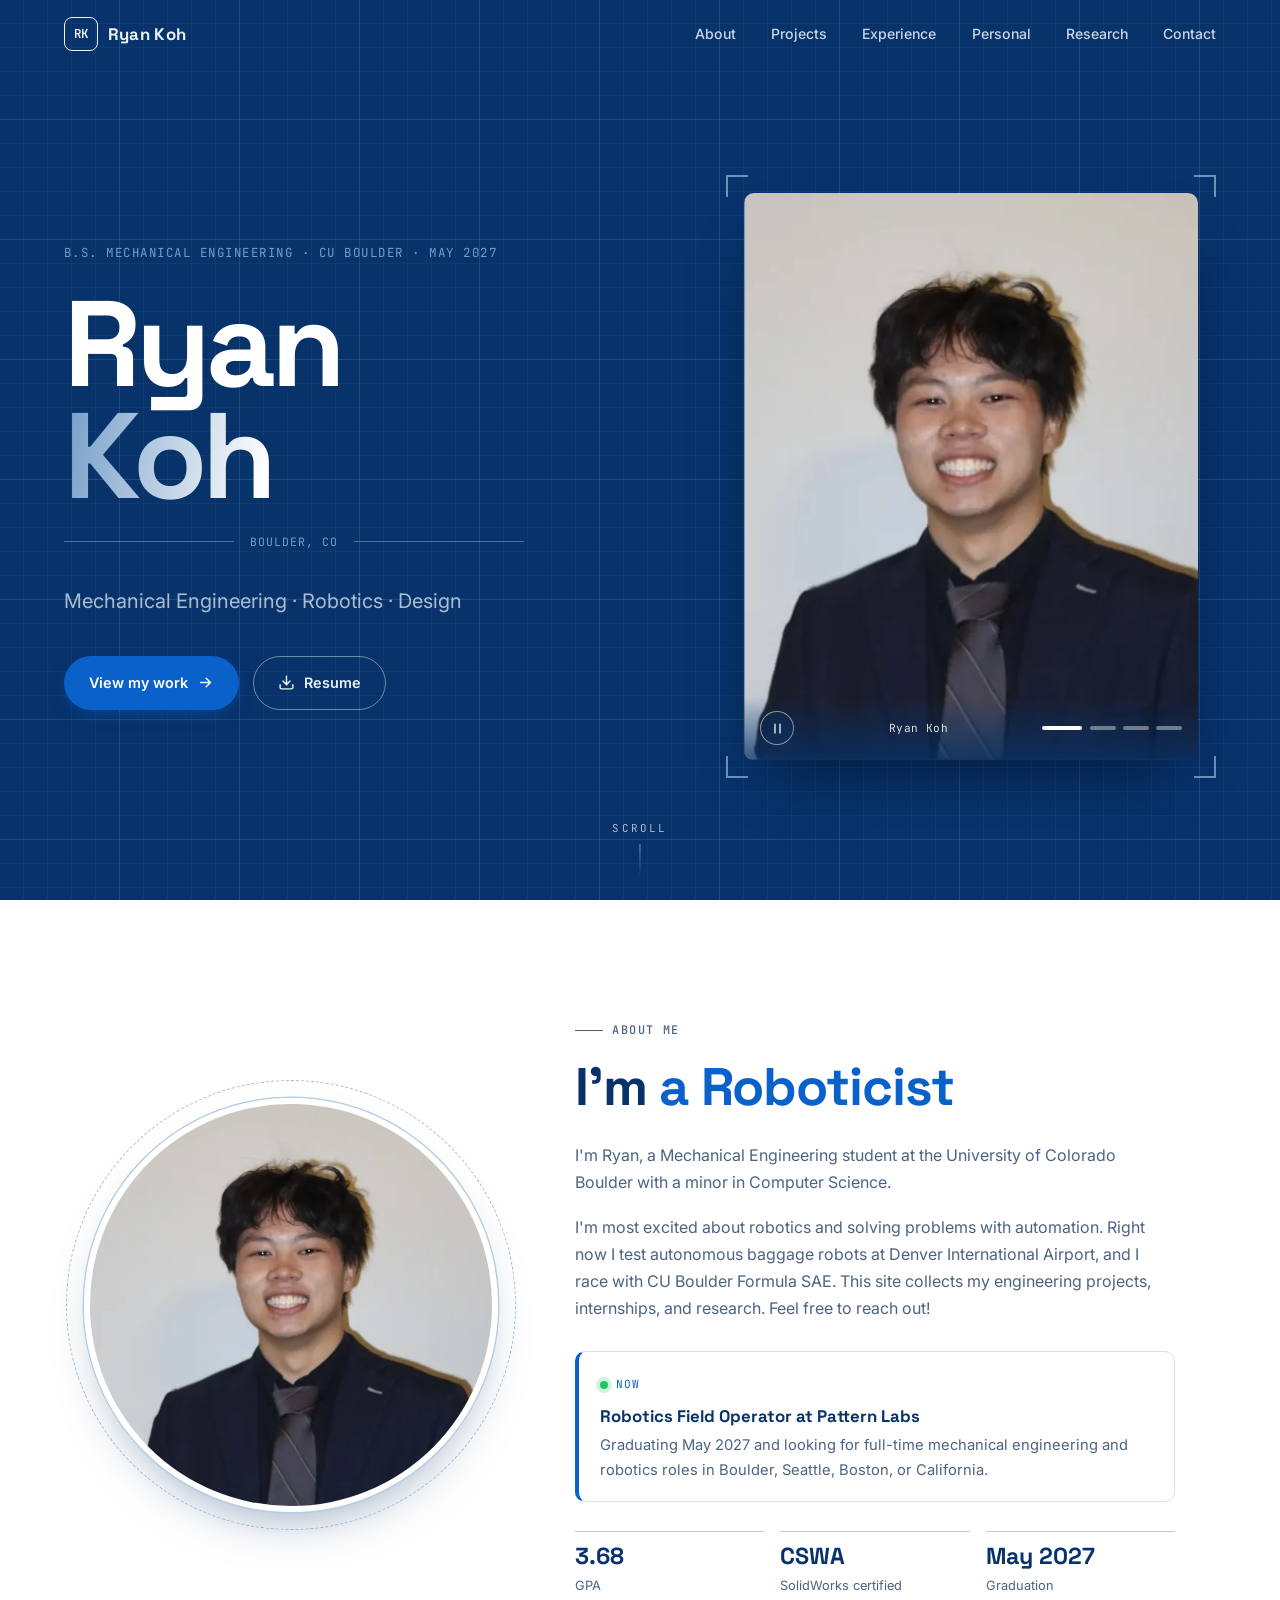
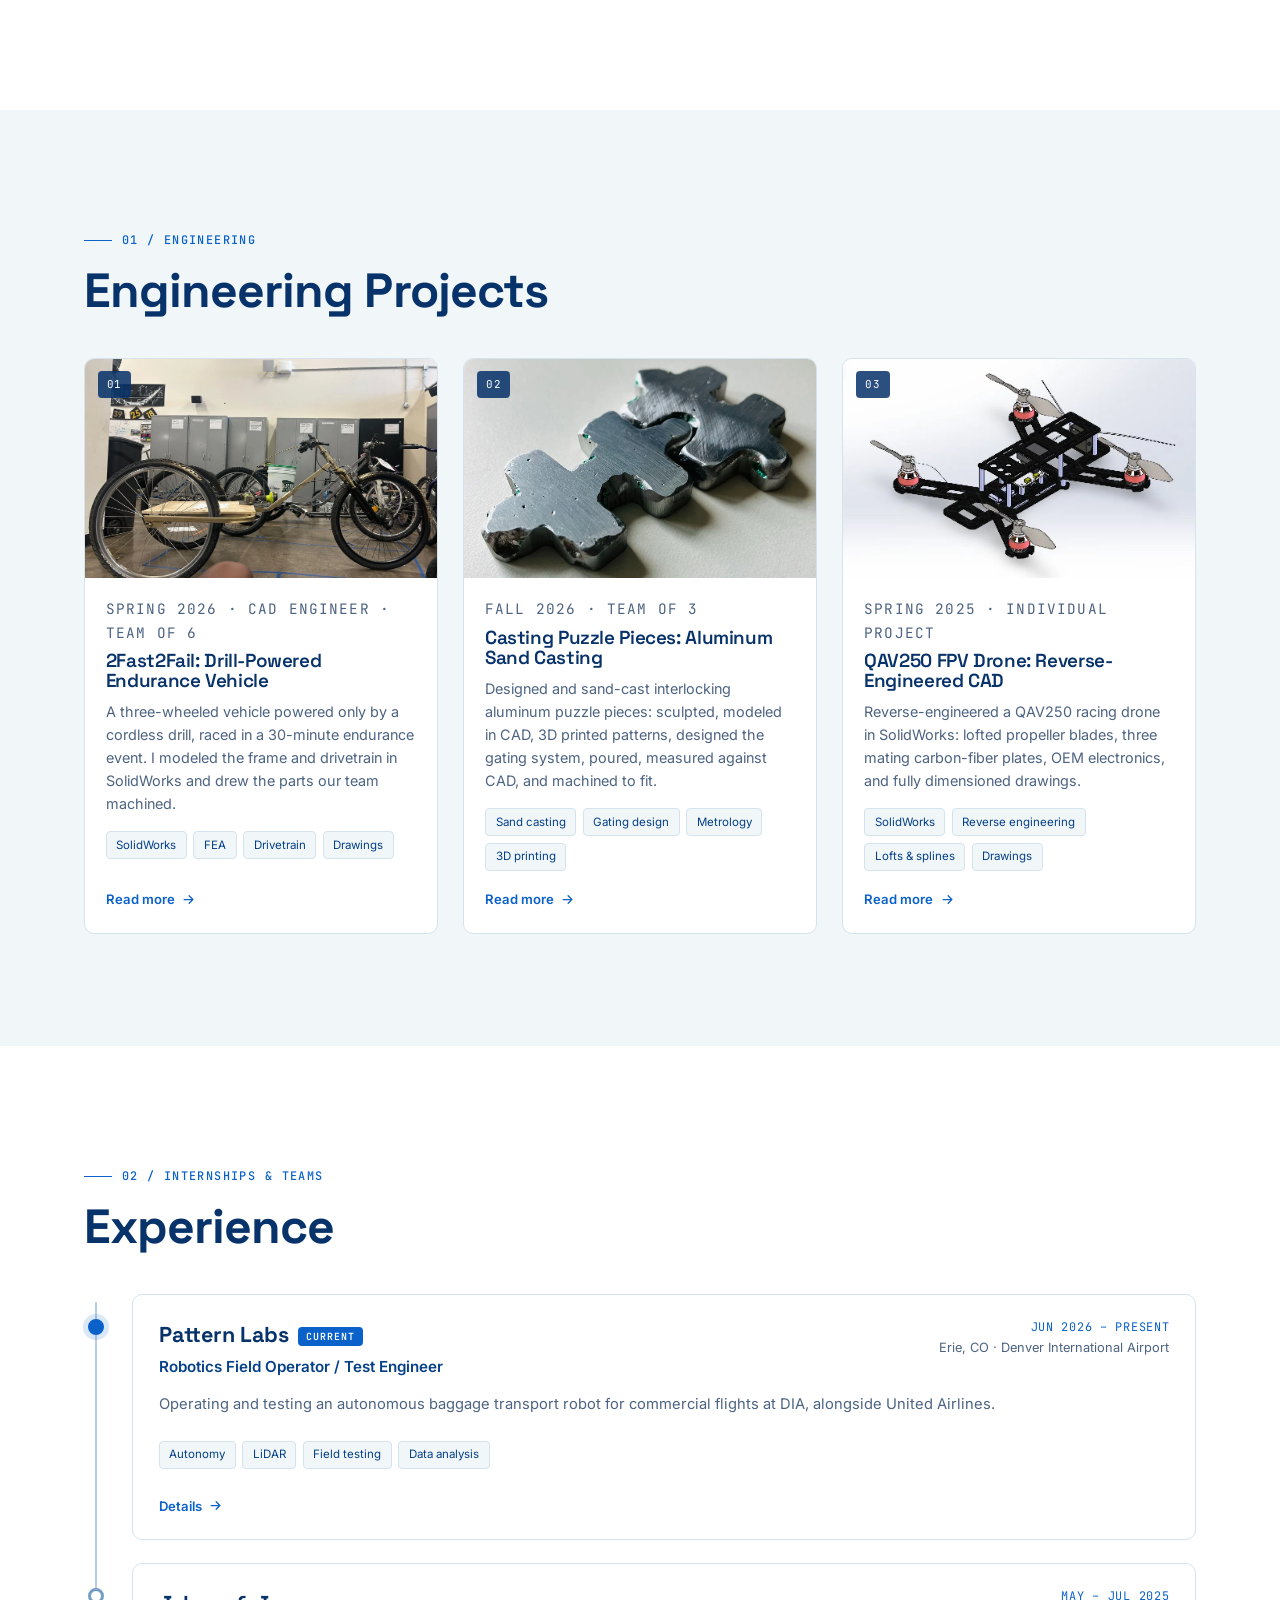
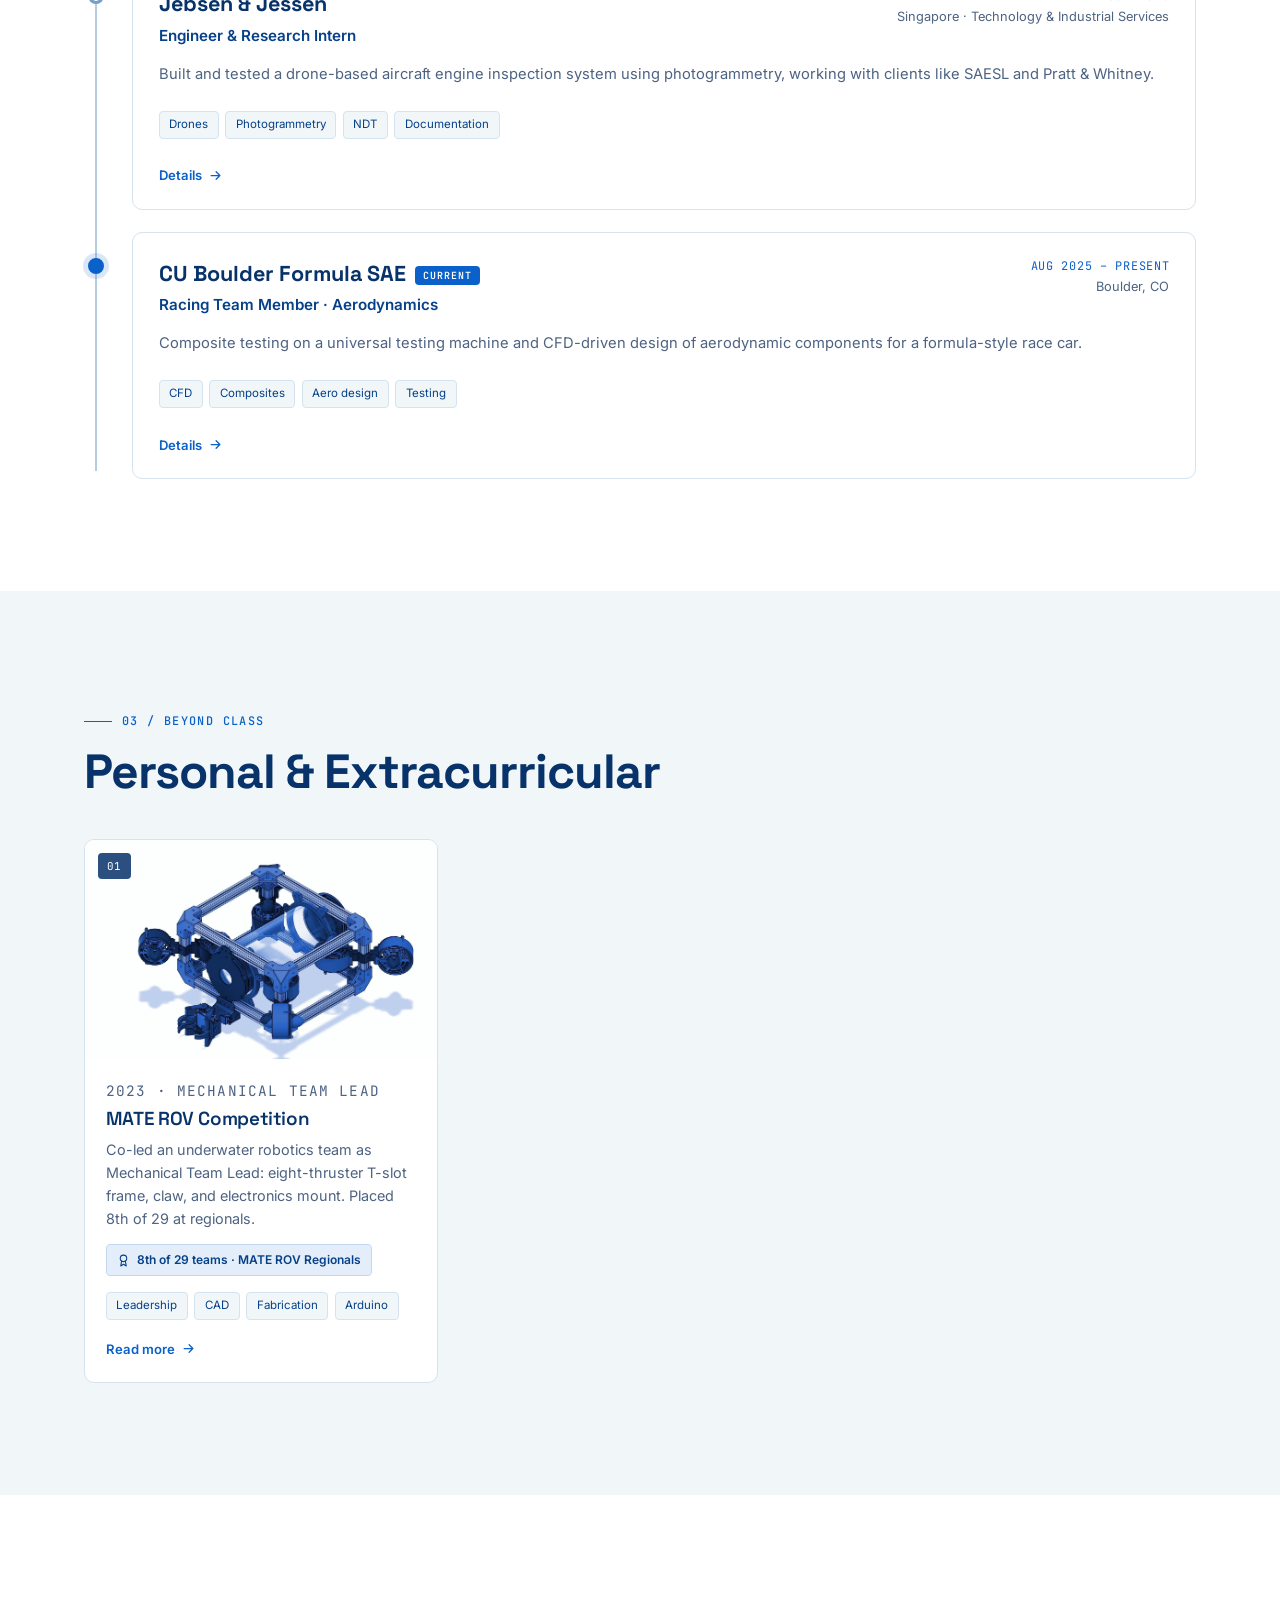
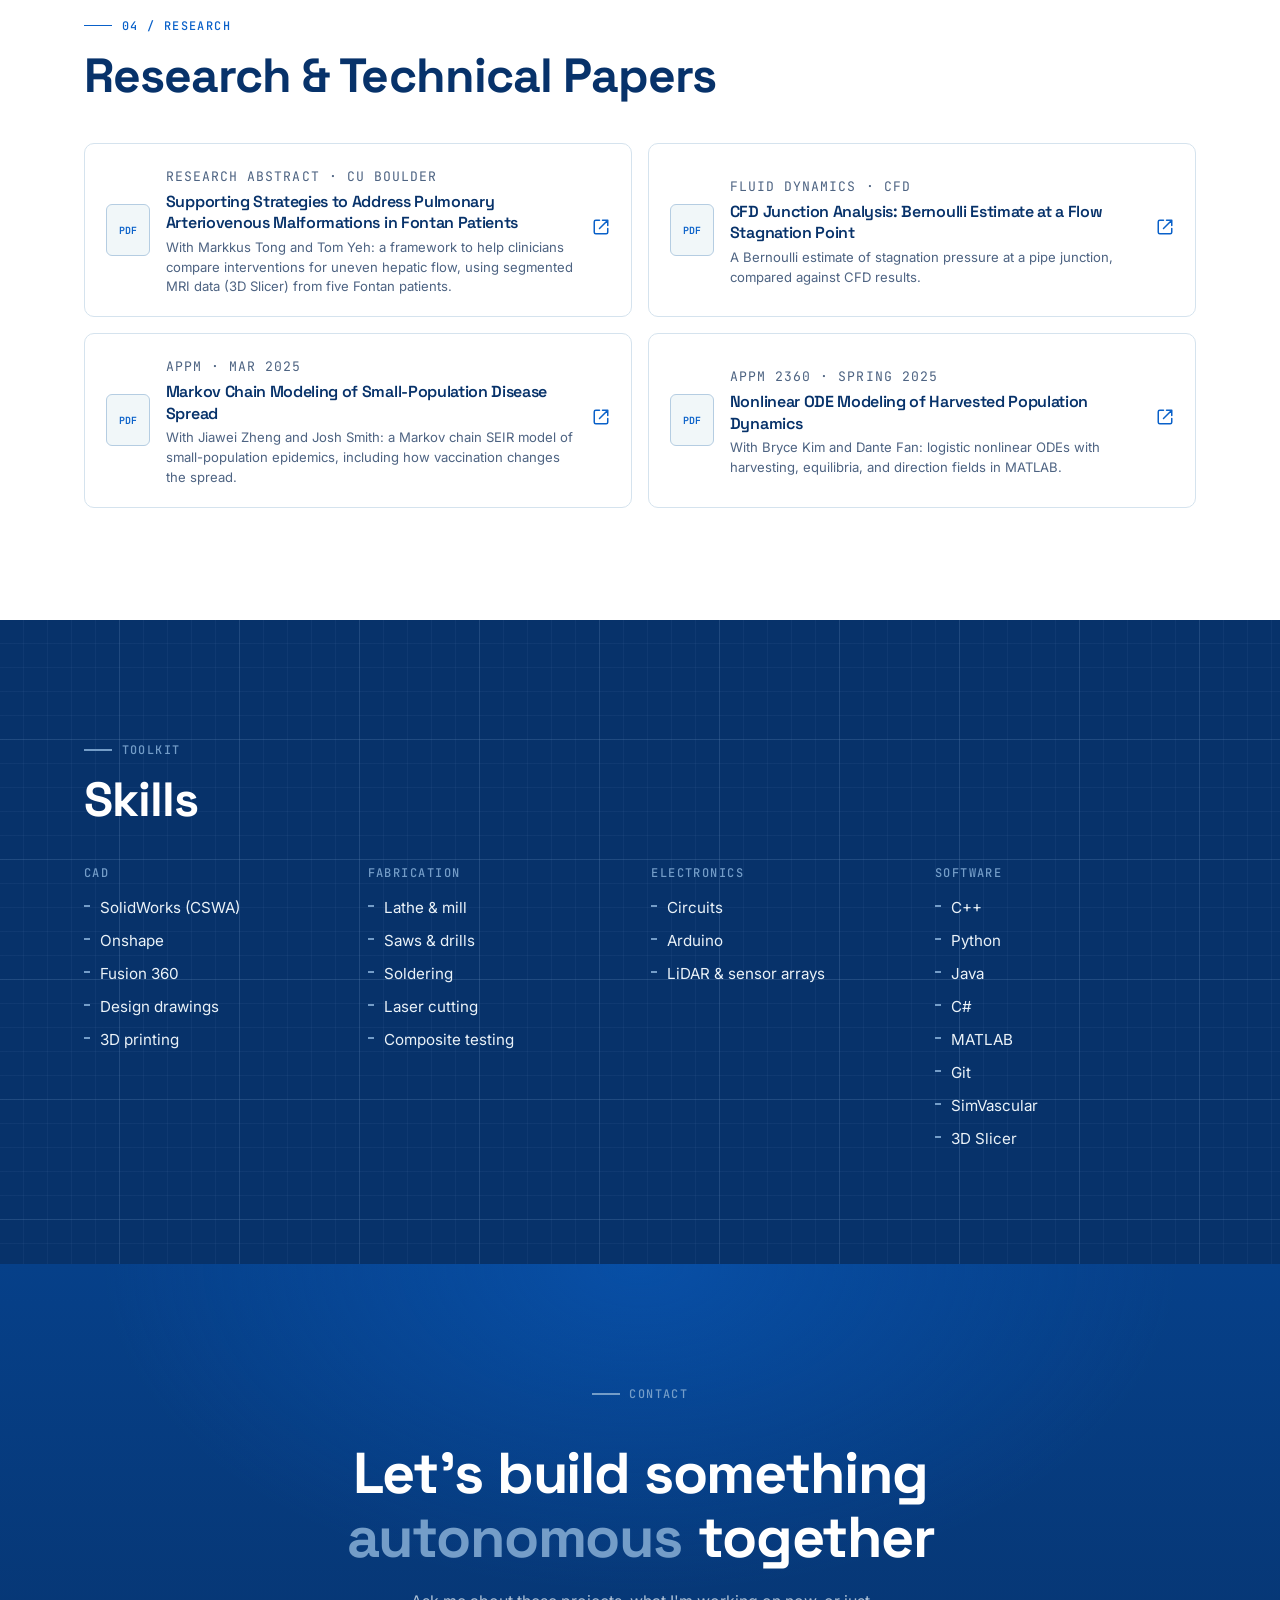
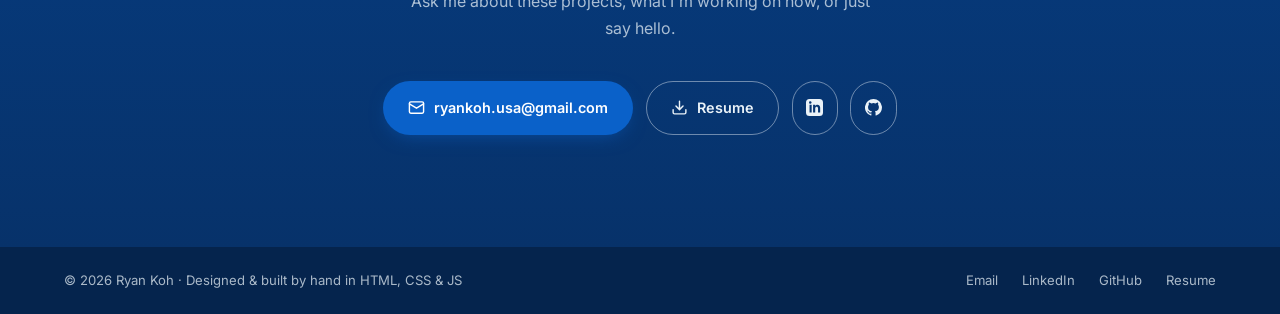
==== index.html @ 1eb18dc5 "Initial portfolio site: data-driven HTML/CSS/JS for GitHub Pages Co-Authored-By: Claude Opus 5.5 <no" ====
<!DOCTYPE html>
<html lang="en" class="no-js">
<head>
  <meta charset="UTF-8">
  <meta name="viewport" content="width=device-width, initial-scale=1">
  <title>Ryan Koh | Mechanical Engineering & Robotics</title>
  <meta name="description" content="Ryan Koh: mechanical engineering student at CU Boulder focused on robotics, CAD, and design. Projects, internships, and research.">
  <meta name="theme-color" content="#07326A">
  <meta property="og:type" content="website">
  <meta property="og:title" content="Ryan Koh | Mechanical Engineering & Robotics">
  <meta property="og:description" content="Ryan Koh: mechanical engineering student at CU Boulder focused on robotics, CAD, and design. Projects, internships, and research.">
  <meta property="og:image" content="https://butterx4.github.io/assets/img/og.jpg">
  <meta name="twitter:card" content="summary_large_image">
  <link rel="icon" href="favicon.svg" type="image/svg+xml">
  <link rel="preconnect" href="https://fonts.googleapis.com">
  <link rel="preconnect" href="https://fonts.gstatic.com" crossorigin>
  <link rel="stylesheet" href="https://fonts.googleapis.com/css2?family=Inter:wght@400;500;600&family=JetBrains+Mono:wght@400;500;600&family=Space+Grotesk:wght@500;600;700&display=swap">
  <link rel="stylesheet" href="css/style.css">
</head>
<body data-page="home">
  <a class="skip-link" href="#main">Skip to content</a>
  <header class="nav" id="nav"></header>
  <main id="main">
    <noscript><div class="wrap"><h1>Ryan Koh</h1><p>This site needs JavaScript to show its projects. You can still <a href="assets/docs/Ryan_Koh_Resume.pdf">download my resume</a> or email <a href="mailto:ryankoh.usa@gmail.com">ryankoh.usa@gmail.com</a>.</p></div></noscript>
  </main>
  <footer class="footer" id="footer"></footer>

  <!-- Content lives in data/site.js. Edit that file to update the site. -->
  <script src="data/site.js"></script>
  <script src="js/main.js"></script>
  <script src="js/home.js"></script>
</body>
</html>
---- css/style.css ----
/* ==========================================================================
   Ryan Koh: portfolio styles
   Palette (from the reference image):
     --ice   #F1F7F9   light background
     --sky   #749DC8   soft accent
     --blue  #0A61C9   primary accent
     --navy  #064089   deep accent
     --ink   #07326A   darkest / text on light
   ========================================================================== */

:root {
  --ice: #F1F7F9;
  --sky: #749DC8;
  --blue: #0A61C9;
  --navy: #064089;
  --ink: #07326A;

  --bg: #ffffff;
  --bg-alt: var(--ice);
  --text: #0b1f3a;
  --muted: #4d6382;
  --line: #d5e3ee;
  --line-strong: #b5cde2;
  --on-dark: #eaf2f8;
  --on-dark-muted: rgba(234, 242, 248, 0.72);

  --font-head: "Space Grotesk", system-ui, sans-serif;
  --font-body: "Inter", system-ui, sans-serif;
  --font-mono: "JetBrains Mono", ui-monospace, monospace;

  --radius: 10px;
  --gutter: clamp(1rem, 5vw, 5rem);
  --maxw: 1240px;
  --nav-h: 68px;
  --ease: cubic-bezier(0.4, 0, 0.2, 1);
}

*, *::before, *::after { box-sizing: border-box; margin: 0; padding: 0; }
html { scroll-behavior: smooth; scroll-padding-top: calc(var(--nav-h) + 1rem); }
body {
  background: var(--bg);
  color: var(--text);
  font-family: var(--font-body);
  font-size: 1rem;
  line-height: 1.7;
  overflow-x: hidden;
  -webkit-font-smoothing: antialiased;
}
img { max-width: 100%; display: block; }
a { color: var(--blue); }
::selection { background: var(--blue); color: #fff; }
:focus-visible { outline: 2px solid var(--blue); outline-offset: 3px; border-radius: 4px; }
* { scrollbar-color: var(--sky) transparent; }

.skip-link {
  position: absolute; left: -999px; top: 0.5rem; z-index: 999;
  background: var(--blue); color: #fff; padding: 0.5rem 1rem; border-radius: 6px;
}
.skip-link:focus { left: 0.5rem; }

/* ---------- scroll progress (top bar) ---------- */
.progress {
  position: fixed; top: 0; left: 0; height: 3px; width: 100%; z-index: 500;
  background: linear-gradient(90deg, var(--sky), var(--blue));
  transform-origin: 0 50%; transform: scaleX(0);
  pointer-events: none;
}

/* ---------- blueprint grid helper ---------- */
.blueprint {
  background-color: var(--ink);
  background-image:
    linear-gradient(rgba(116, 157, 200, 0.16) 1px, transparent 1px),
    linear-gradient(90deg, rgba(116, 157, 200, 0.16) 1px, transparent 1px),
    linear-gradient(rgba(116, 157, 200, 0.07) 1px, transparent 1px),
    linear-gradient(90deg, rgba(116, 157, 200, 0.07) 1px, transparent 1px);
  background-size: 120px 120px, 120px 120px, 24px 24px, 24px 24px;
  background-position: -1px -1px;
  color: var(--on-dark);
}

/* ---------- NAV ---------- */
.nav {
  position: fixed; inset: 0 0 auto 0; z-index: 400; height: var(--nav-h);
  display: flex; align-items: center; justify-content: space-between;
  padding: 0 var(--gutter);
  color: var(--on-dark);
  transition: background 0.3s var(--ease), color 0.3s var(--ease), box-shadow 0.3s var(--ease);
}
.nav.solid, .nav.light {
  background: rgba(255, 255, 255, 0.92);
  backdrop-filter: blur(12px); -webkit-backdrop-filter: blur(12px);
  color: var(--ink);
  box-shadow: 0 1px 0 var(--line);
}
.logo {
  display: inline-flex; align-items: center; gap: 0.6rem;
  font-family: var(--font-head); font-weight: 700; font-size: 1.05rem;
  letter-spacing: 0.02em; color: inherit; text-decoration: none;
}
.logo-mark {
  width: 34px; height: 34px; display: grid; place-items: center;
  border: 1.5px solid currentColor; border-radius: 8px;
  font-family: var(--font-mono); font-size: 0.78rem; font-weight: 600;
}
.nav-links { list-style: none; display: flex; gap: 2.2rem; }
.nav-links a {
  position: relative; color: inherit; text-decoration: none;
  font-size: 0.88rem; font-weight: 500; opacity: 0.85; transition: opacity 0.2s;
}
.nav-links a::after {
  content: ""; position: absolute; left: 0; bottom: -5px; height: 2px; width: 100%;
  background: var(--sky); transform: scaleX(0); transform-origin: left;
  transition: transform 0.25s var(--ease);
}
.nav-links a:hover, .nav-links a.active { opacity: 1; }
.nav-links a:hover::after, .nav-links a.active::after { transform: scaleX(1); }
.nav.solid .nav-links a::after, .nav.light .nav-links a::after { background: var(--blue); }

.hamburger {
  display: none; width: 40px; height: 40px; border: 0; background: none; color: inherit;
  cursor: pointer; position: relative;
}
.hamburger span {
  position: absolute; left: 9px; right: 9px; height: 2px; background: currentColor;
  transition: transform 0.3s var(--ease), opacity 0.2s;
}
.hamburger span:nth-child(1) { top: 13px; }
.hamburger span:nth-child(2) { top: 19px; }
.hamburger span:nth-child(3) { top: 25px; }
.hamburger[aria-expanded="true"] span:nth-child(1) { transform: translateY(6px) rotate(45deg); }
.hamburger[aria-expanded="true"] span:nth-child(2) { opacity: 0; }
.hamburger[aria-expanded="true"] span:nth-child(3) { transform: translateY(-6px) rotate(-45deg); }

/* ---------- shared layout ---------- */
.wrap { max-width: var(--maxw); margin: 0 auto; padding: clamp(4rem, 9vw, 7rem) var(--gutter); }
section { position: relative; }
.alt { background: var(--bg-alt); }

.label {
  display: inline-flex; align-items: center; gap: 0.6rem;
  font-family: var(--font-mono); font-size: 0.74rem; font-weight: 500;
  letter-spacing: 0.12em; text-transform: uppercase; color: var(--blue);
  margin-bottom: 0.9rem;
}
.label::before { content: ""; width: 28px; height: 1.5px; background: currentColor; }
.blueprint .label { color: var(--sky); }

h1, h2, h3 { font-family: var(--font-head); line-height: 1.1; letter-spacing: -0.02em; }
.sec-title { font-size: clamp(2rem, 4.2vw, 3rem); font-weight: 700; color: var(--ink); margin-bottom: 2.5rem; }
.blueprint .sec-title { color: #fff; }

.btn {
  display: inline-flex; align-items: center; gap: 0.55rem;
  padding: 0.85rem 1.5rem; border-radius: 999px;
  font-family: var(--font-body); font-weight: 600; font-size: 0.9rem;
  text-decoration: none; border: 1.5px solid transparent; cursor: pointer;
  transition: transform 0.2s var(--ease), background 0.2s, color 0.2s, border-color 0.2s, box-shadow 0.2s;
}
.btn:hover { transform: translateY(-2px); }
.btn svg { width: 17px; height: 17px; flex: none; }
.btn-primary { background: var(--blue); color: #fff; box-shadow: 0 6px 20px -8px rgba(10, 97, 201, 0.7); }
.btn-primary:hover { background: #0b6fe6; }
.btn-ghost { border-color: rgba(234, 242, 248, 0.45); color: var(--on-dark); }
.btn-ghost:hover { border-color: #fff; background: rgba(255, 255, 255, 0.08); }
.btn-outline { border-color: var(--line-strong); color: var(--ink); background: #fff; }
.btn-outline:hover { border-color: var(--blue); color: var(--blue); }
.btn-icon { padding: 0.85rem; }

/* ---------- HERO ---------- */
.hero {
  min-height: 100svh;
  display: grid; grid-template-columns: 1.1fr 0.9fr; gap: clamp(2rem, 5vw, 5rem);
  align-items: center;
  padding: calc(var(--nav-h) + 3rem) var(--gutter) 4rem;
  overflow: hidden;
}
.hero-inner { max-width: var(--maxw); }
.hero-eyebrow {
  font-family: var(--font-mono); font-size: 0.78rem; letter-spacing: 0.12em;
  text-transform: uppercase; color: var(--sky); margin-bottom: 1.6rem;
}
.hero h1 {
  font-size: clamp(3.6rem, 9.5vw, 8.5rem); font-weight: 700; line-height: 0.92;
  letter-spacing: -0.04em; color: #fff; margin-bottom: 1.8rem;
}
.hero h1 .accent {
  display: inline-block;
  background: linear-gradient(100deg, var(--sky) 0%, #ffffff 45%, var(--sky) 90%);
  background-size: 220% 100%;
  -webkit-background-clip: text; background-clip: text; color: transparent;
  animation: sheen 7s ease-in-out infinite;
}
@keyframes sheen { 0%, 100% { background-position: 100% 0; } 50% { background-position: 0 0; } }
.hero-tagline { font-size: clamp(1.05rem, 1.6vw, 1.25rem); color: var(--on-dark-muted); max-width: 34ch; margin-bottom: 2.4rem; }
.hero-actions { display: flex; flex-wrap: wrap; gap: 0.9rem; }

/* dimension line under the name: a nod to engineering drawings */
.dim {
  display: flex; align-items: center; gap: 0.8rem; margin: -0.6rem 0 2rem;
  font-family: var(--font-mono); font-size: 0.72rem; color: var(--sky); letter-spacing: 0.08em;
  max-width: 460px;
}
.dim::before, .dim::after {
  content: ""; flex: 1; height: 1px; background: var(--sky); opacity: 0.6;
}
.dim span { position: relative; padding: 0 0.2rem; }

/* photo carousel */
.carousel-frame { position: relative; padding: 18px; }
.carousel-frame .tick { position: absolute; width: 22px; height: 22px; border-color: var(--sky); border-style: solid; opacity: 0.9; }
.tick.tl { top: 0; left: 0; border-width: 2px 0 0 2px; }
.tick.tr { top: 0; right: 0; border-width: 2px 2px 0 0; }
.tick.bl { bottom: 0; left: 0; border-width: 0 0 2px 2px; }
.tick.br { bottom: 0; right: 0; border-width: 0 2px 2px 0; }
.carousel {
  position: relative; aspect-ratio: 4 / 5; max-height: 74vh; width: 100%;
  overflow: hidden; border-radius: var(--radius);
  background: var(--navy);
  box-shadow: 0 30px 60px -30px rgba(0, 0, 0, 0.6);
}
.slide { position: absolute; inset: 0; clip-path: inset(0 100% 0 0); z-index: 0; }
.slide.on { clip-path: inset(0 0 0 0); z-index: 1; }
.slide.entering { z-index: 2; animation: wipe 0.95s var(--ease) both; }
@keyframes wipe { from { clip-path: inset(0 100% 0 0); } to { clip-path: inset(0 0 0 0); } }
.slide img { width: 100%; height: 100%; object-fit: cover; }
.carousel-ui {
  position: absolute; left: 0; right: 0; bottom: 0; z-index: 5;
  display: flex; align-items: center; justify-content: space-between; gap: 1rem;
  padding: 0.9rem 1rem;
  background: linear-gradient(transparent, rgba(7, 50, 106, 0.75));
}
.dots { display: flex; gap: 0.45rem; }
.dot {
  width: 26px; height: 4px; border: 0; border-radius: 4px; cursor: pointer;
  background: rgba(255, 255, 255, 0.4); transition: background 0.3s, width 0.3s;
}
.dot.on { background: #fff; width: 40px; }
.carousel-btn {
  width: 34px; height: 34px; border-radius: 50%; display: grid; place-items: center;
  border: 1px solid rgba(255, 255, 255, 0.5); background: rgba(7, 50, 106, 0.35);
  color: #fff; cursor: pointer; transition: background 0.2s;
}
.carousel-btn:hover { background: rgba(255, 255, 255, 0.18); }
.carousel-btn svg { width: 15px; height: 15px; }
.carousel-caption {
  font-family: var(--font-mono); font-size: 0.7rem; color: rgba(255, 255, 255, 0.85);
  letter-spacing: 0.04em; flex: 1; text-align: center;
  white-space: nowrap; overflow: hidden; text-overflow: ellipsis;
}

.scroll-cue {
  position: absolute; left: 50%; bottom: 1.4rem; transform: translateX(-50%);
  font-family: var(--font-mono); font-size: 0.68rem; letter-spacing: 0.2em; text-transform: uppercase;
  color: var(--on-dark-muted); text-decoration: none; display: flex; flex-direction: column; align-items: center; gap: 0.4rem;
}
.scroll-cue::after { content: ""; width: 1px; height: 34px; background: linear-gradient(var(--sky), transparent); animation: cue 2s ease-in-out infinite; }
@keyframes cue { 0%, 100% { transform: scaleY(0.4); transform-origin: top; } 50% { transform: scaleY(1); transform-origin: top; } }

/* ---------- ABOUT ---------- */
.about-grid { display: grid; grid-template-columns: 0.8fr 1.2fr; gap: clamp(2.5rem, 6vw, 6rem); align-items: center; }
.about-photo { position: relative; }
.about-photo img {
  width: 100%; aspect-ratio: 1 / 1; object-fit: cover; object-position: 50% 25%;
  border-radius: 50%; border: 6px solid #fff; box-shadow: 0 0 0 1.5px var(--line-strong), 0 24px 50px -24px rgba(7, 50, 106, 0.5);
}
.about-photo::before {
  content: ""; position: absolute; inset: -18px; border-radius: 50%;
  border: 1.5px dashed var(--sky); opacity: 0.7;
  animation: spin 60s linear infinite;
}
@keyframes spin { to { transform: rotate(360deg); } }
.about h2 { font-size: clamp(2.1rem, 4.4vw, 3.3rem); font-weight: 700; color: var(--ink); margin-bottom: 1.6rem; }
.rot-wrap { display: inline-block; overflow: hidden; vertical-align: bottom; padding-bottom: 0.12em; margin-bottom: -0.12em; }
.rot-word {
  display: inline-block; color: var(--blue);
  transition: transform 0.45s var(--ease), opacity 0.45s ease;
}
.about p { color: var(--muted); margin-bottom: 1.1rem; max-width: 60ch; }
.now {
  margin-top: 1.8rem; padding: 1.1rem 1.3rem; border-radius: var(--radius);
  background: #fff; border: 1px solid var(--line); border-left: 4px solid var(--blue);
  max-width: 60ch;
}
.now-label {
  display: inline-flex; align-items: center; gap: 0.5rem;
  font-family: var(--font-mono); font-size: 0.7rem; letter-spacing: 0.12em; text-transform: uppercase; color: var(--blue);
}
.now-label::before { content: ""; width: 8px; height: 8px; border-radius: 50%; background: #22c55e; box-shadow: 0 0 0 4px rgba(34, 197, 94, 0.2); animation: pulse 2s infinite; }
@keyframes pulse { 50% { box-shadow: 0 0 0 7px rgba(34, 197, 94, 0); } }
.now strong { display: block; font-family: var(--font-head); color: var(--ink); font-size: 1.05rem; margin: 0.3rem 0 0.2rem; }
.now p { margin: 0; font-size: 0.92rem; }
.facts { display: grid; grid-template-columns: repeat(3, 1fr); gap: 1rem; margin-top: 1.8rem; max-width: 60ch; }
.fact { border-top: 1.5px solid var(--line-strong); padding-top: 0.7rem; }
.fact b { display: block; font-family: var(--font-head); font-size: 1.45rem; color: var(--ink); line-height: 1.2; }
.fact span { font-size: 0.8rem; color: var(--muted); }

/* ---------- section header ---------- */
.sec-head { display: flex; align-items: flex-end; justify-content: space-between; gap: 1.5rem; margin-bottom: 2.5rem; flex-wrap: wrap; }
.sec-head .sec-title { margin-bottom: 0; }

/* filter chips */
.filters { display: flex; flex-wrap: wrap; gap: 0.5rem; }
.chip {
  font: 500 0.8rem var(--font-body); padding: 0.4rem 0.9rem; border-radius: 999px;
  border: 1px solid var(--line-strong); background: #fff; color: var(--muted); cursor: pointer;
  transition: all 0.2s;
}
.chip:hover { border-color: var(--blue); color: var(--blue); }
.chip[aria-pressed="true"] { background: var(--ink); border-color: var(--ink); color: #fff; }

/* ---------- CARDS ---------- */
.grid { display: grid; grid-template-columns: repeat(3, 1fr); gap: 1.6rem; }
.grid .card.featured { grid-column: span 1; }
.grid.has-featured .card.featured:nth-child(-n+2) { grid-column: span 1; }
.card {
  position: relative; display: flex; flex-direction: column;
  background: #fff; border: 1px solid var(--line); border-radius: var(--radius);
  overflow: hidden; text-decoration: none; color: inherit;
  transition: transform 0.3s var(--ease), box-shadow 0.3s var(--ease), border-color 0.3s;
}
.card:hover { transform: translateY(-4px); border-color: var(--sky); box-shadow: 0 22px 40px -24px rgba(7, 50, 106, 0.45); }
.card-img { position: relative; aspect-ratio: 16 / 10; overflow: hidden; background: var(--ice); }
.card-img img { width: 100%; height: 100%; object-fit: cover; transition: transform 0.6s var(--ease); }
.card:hover .card-img img { transform: scale(1.04); }
.card-num {
  position: absolute; top: 0.8rem; left: 0.8rem; z-index: 1;
  font-family: var(--font-mono); font-size: 0.68rem; letter-spacing: 0.08em;
  background: rgba(7, 50, 106, 0.85); color: #fff; padding: 0.25rem 0.55rem; border-radius: 4px;
}
.card-body { padding: 1.2rem 1.3rem 1.4rem; display: flex; flex-direction: column; flex: 1; }
.card-meta { font-family: var(--font-mono); font-size: 0.7rem; letter-spacing: 0.08em; text-transform: uppercase; color: var(--blue); margin-bottom: 0.45rem; }
.card h3 { font-size: 1.18rem; font-weight: 600; color: var(--ink); margin-bottom: 0.5rem; }
.card p { font-size: 0.9rem; color: var(--muted); line-height: 1.6; }
.tags { display: flex; flex-wrap: wrap; gap: 0.4rem; margin-top: 1rem; }
.tag { font-size: 0.72rem; padding: 0.2rem 0.6rem; border-radius: 4px; background: var(--ice); color: var(--navy); border: 1px solid var(--line); }
.award {
  display: inline-flex; align-items: center; gap: 0.4rem; align-self: flex-start;
  margin-top: 0.9rem; font-size: 0.75rem; font-weight: 600; color: var(--navy);
  background: #e3eefa; border: 1px solid #c3d8ef; padding: 0.3rem 0.65rem; border-radius: 4px;
}
.award svg { width: 13px; height: 13px; }
.card-more {
  margin-top: auto; padding-top: 1.1rem; display: inline-flex; align-items: center; gap: 0.4rem;
  font-size: 0.82rem; font-weight: 600; color: var(--blue); transition: gap 0.2s;
}
.card:hover .card-more { gap: 0.7rem; }
.card[hidden] { display: none; }

/* Featured: two wide cards side by side on top */
.featured-row { display: grid; grid-template-columns: 1fr 1fr; gap: 1.6rem; margin-bottom: 1.6rem; }
.featured-row .card-img { aspect-ratio: 16 / 9; }
.featured-row .card h3 { font-size: 1.35rem; }

/* ---------- EXPERIENCE (timeline) ---------- */
.timeline { position: relative; display: grid; gap: 1.4rem; }
.timeline::before { content: ""; position: absolute; left: 11px; top: 8px; bottom: 8px; width: 1.5px; background: var(--line-strong); }
.xp { position: relative; padding-left: 3rem; }
.xp::before {
  content: ""; position: absolute; left: 4px; top: 1.6rem; width: 16px; height: 16px; border-radius: 50%;
  background: #fff; border: 3px solid var(--sky);
}
.xp.current::before { border-color: var(--blue); background: var(--blue); box-shadow: 0 0 0 5px rgba(10, 97, 201, 0.15); }
.xp-card {
  display: grid; grid-template-columns: 1fr auto; gap: 0.5rem 2rem; align-items: start;
  background: #fff; border: 1px solid var(--line); border-radius: var(--radius); padding: 1.4rem 1.6rem;
  text-decoration: none; color: inherit; transition: border-color 0.3s, box-shadow 0.3s, transform 0.3s var(--ease);
}
.xp-card:hover { border-color: var(--sky); box-shadow: 0 18px 36px -24px rgba(7, 50, 106, 0.45); transform: translateX(4px); }
.xp-company { font-family: var(--font-head); font-size: 1.35rem; font-weight: 700; color: var(--ink); }
.xp-role { font-weight: 600; color: var(--navy); font-size: 0.95rem; }
.xp-date { font-family: var(--font-mono); font-size: 0.74rem; color: var(--blue); letter-spacing: 0.06em; text-transform: uppercase; text-align: right; white-space: nowrap; }
.xp-loc { font-size: 0.8rem; color: var(--muted); text-align: right; }
.xp-card p { grid-column: 1 / -1; color: var(--muted); font-size: 0.92rem; margin-top: 0.3rem; }
.xp-card .tags, .xp-card .card-more { grid-column: 1 / -1; }
.badge-now { display: inline-block; margin-left: 0.6rem; vertical-align: middle; font: 600 0.62rem var(--font-mono); letter-spacing: 0.1em; text-transform: uppercase; background: var(--blue); color: #fff; padding: 0.2rem 0.5rem; border-radius: 4px; }

/* ---------- RESEARCH list ---------- */
.papers { display: grid; grid-template-columns: 1fr 1fr; gap: 1rem; }
.paper {
  display: grid; grid-template-columns: auto 1fr auto; gap: 1rem; align-items: center;
  padding: 1.2rem 1.3rem; background: #fff; border: 1px solid var(--line); border-radius: var(--radius);
  text-decoration: none; color: inherit; transition: border-color 0.3s, transform 0.3s var(--ease);
}
.paper:hover { border-color: var(--blue); transform: translateY(-2px); }
.paper-icon { width: 44px; height: 52px; border-radius: 6px; background: var(--ice); border: 1px solid var(--line-strong); display: grid; place-items: center; font: 600 0.62rem var(--font-mono); color: var(--blue); }
.paper h3 { font-size: 1rem; font-weight: 600; color: var(--ink); line-height: 1.35; }
.paper p { font-size: 0.82rem; color: var(--muted); margin-top: 0.25rem; line-height: 1.5; }
.paper .card-meta { margin-bottom: 0.25rem; }
.paper-arrow { color: var(--blue); }
.paper-arrow svg { width: 18px; height: 18px; }

/* ---------- SKILLS ---------- */
.skills { display: grid; grid-template-columns: repeat(4, 1fr); gap: 1.4rem; }
.skill-group h3 { font-family: var(--font-mono); font-size: 0.75rem; font-weight: 500; letter-spacing: 0.12em; text-transform: uppercase; color: var(--sky); margin-bottom: 0.9rem; }
.skill-group ul { list-style: none; display: grid; gap: 0.45rem; }
.skill-group li { color: var(--on-dark); font-size: 0.95rem; padding-left: 1rem; position: relative; }
.skill-group li::before { content: ""; position: absolute; left: 0; top: 0.7em; width: 6px; height: 1.5px; background: var(--sky); }

/* ---------- CONTACT ---------- */
.contact { text-align: center; }
.contact h2 { font-size: clamp(2rem, 5vw, 3.6rem); color: #fff; font-weight: 700; margin: 0 auto 1.2rem; max-width: 18ch; }
.contact .rot-word { color: var(--sky); }
.contact p { color: var(--on-dark-muted); max-width: 46ch; margin: 0 auto 2.4rem; }
.contact .label { justify-content: center; }
.contact-actions { display: flex; flex-wrap: wrap; gap: 0.8rem; justify-content: center; }

/* ---------- FOOTER ---------- */
.footer {
  background: #05244d; color: var(--on-dark-muted); font-size: 0.82rem;
  display: flex; justify-content: space-between; align-items: center; gap: 1rem; flex-wrap: wrap;
  padding: 1.4rem var(--gutter);
}
.footer a { color: var(--on-dark-muted); text-decoration: none; }
.footer a:hover { color: #fff; }
.footer-links { display: flex; gap: 1.5rem; }

/* ---------- DETAIL PAGE ---------- */
.detail-hero { padding: calc(var(--nav-h) + 3.5rem) var(--gutter) 3.5rem; }
.detail-hero .inner { max-width: var(--maxw); margin: 0 auto; display: grid; grid-template-columns: 1.1fr 0.9fr; gap: clamp(2rem, 5vw, 4rem); align-items: center; }
.detail-hero.no-cover .inner { grid-template-columns: 1fr; max-width: 900px; }
.back { display: inline-flex; align-items: center; gap: 0.4rem; color: var(--sky); text-decoration: none; font-size: 0.85rem; font-weight: 500; margin-bottom: 1.6rem; }
.back:hover { color: #fff; }
.back svg { width: 16px; height: 16px; }
.detail-hero h1 { font-size: clamp(2.2rem, 5vw, 3.8rem); font-weight: 700; color: #fff; margin-bottom: 1rem; }
.detail-hero .sub { color: var(--on-dark-muted); font-size: 1.05rem; }
.detail-meta { display: flex; flex-wrap: wrap; gap: 0.5rem 1.4rem; margin-top: 1.4rem; font-family: var(--font-mono); font-size: 0.76rem; color: var(--sky); letter-spacing: 0.04em; }
.detail-meta span { display: inline-flex; gap: 0.4rem; align-items: center; }
.detail-hero .tags .tag { background: rgba(255, 255, 255, 0.08); border-color: rgba(116, 157, 200, 0.4); color: var(--on-dark); }
.detail-hero .award { background: rgba(116, 157, 200, 0.2); border-color: rgba(116, 157, 200, 0.5); color: #fff; }
.detail-cover { position: relative; padding: 14px; }
.detail-cover img { width: 100%; border-radius: var(--radius); aspect-ratio: 4 / 3; object-fit: cover; cursor: zoom-in; }

.detail-body { max-width: 980px; margin: 0 auto; padding: clamp(3rem, 7vw, 5rem) var(--gutter); }
.block { margin-bottom: clamp(2.5rem, 5vw, 4rem); }
.block h2 { font-size: clamp(1.5rem, 2.6vw, 2rem); color: var(--ink); margin-bottom: 1rem; display: flex; align-items: center; gap: 0.8rem; }
.block h2::before { content: attr(data-n); font-family: var(--font-mono); font-size: 0.75rem; font-weight: 500; color: var(--blue); border: 1px solid var(--line-strong); padding: 0.15rem 0.45rem; border-radius: 4px; letter-spacing: 0.04em; }
.block p { color: #2e4566; margin-bottom: 1rem; }
.block ul.points { list-style: none; display: grid; gap: 0.65rem; }
.block ul.points li { position: relative; padding-left: 1.6rem; color: #2e4566; }
.block ul.points li::before { content: ""; position: absolute; left: 0; top: 0.62em; width: 10px; height: 10px; border: 2px solid var(--blue); border-radius: 2px; transform: rotate(45deg); }

.stats { display: grid; grid-template-columns: repeat(auto-fit, minmax(170px, 1fr)); gap: 1rem; }
.stat { background: var(--ice); border: 1px solid var(--line); border-radius: var(--radius); padding: 1.2rem 1.3rem; }
.stat b { display: block; font-family: var(--font-head); font-size: clamp(1.5rem, 2.6vw, 2rem); color: var(--blue); line-height: 1.15; }
.stat span { font-size: 0.82rem; color: var(--muted); }

figure { margin: 0; }
figure img { width: 100%; border-radius: var(--radius); border: 1px solid var(--line); background: var(--ice); cursor: zoom-in; }
figcaption { font-family: var(--font-mono); font-size: 0.72rem; color: var(--muted); margin-top: 0.6rem; letter-spacing: 0.02em; }
figcaption::before { content: "FIG. " attr(data-fig) " — "; color: var(--blue); }

.split { display: grid; grid-template-columns: 1fr 1fr; gap: clamp(1.5rem, 4vw, 3rem); align-items: center; }
.split.flip figure { order: 2; }

.gallery { columns: 3 240px; column-gap: 1rem; }
.gallery figure { break-inside: avoid; margin-bottom: 1rem; }

.table-wrap { overflow-x: auto; border: 1px solid var(--line); border-radius: var(--radius); }
table { width: 100%; border-collapse: collapse; font-size: 0.92rem; }
th, td { text-align: left; padding: 0.8rem 1rem; border-bottom: 1px solid var(--line); }
th { background: var(--ink); color: #fff; font-family: var(--font-mono); font-size: 0.72rem; letter-spacing: 0.08em; text-transform: uppercase; font-weight: 500; }
tr:last-child td { border-bottom: 0; }
tbody tr:nth-child(even) { background: var(--ice); }
td:not(:first-child), th:not(:first-child) { font-family: var(--font-mono); text-align: right; }

.video { position: relative; aspect-ratio: 16 / 9; border-radius: var(--radius); overflow: hidden; background: #000; }
.video iframe, .video video { position: absolute; inset: 0; width: 100%; height: 100%; border: 0; }

/* document viewer */
.docs { display: grid; grid-template-columns: 280px 1fr; border: 1px solid var(--line); border-radius: var(--radius); overflow: hidden; background: #fff; }
.doc-list { border-right: 1px solid var(--line); max-height: 640px; overflow-y: auto; background: var(--ice); }
.doc-group h3 { font-family: var(--font-mono); font-size: 0.68rem; letter-spacing: 0.12em; text-transform: uppercase; color: var(--muted); padding: 1rem 1.1rem 0.4rem; font-weight: 500; }
.doc-btn {
  display: flex; align-items: center; gap: 0.6rem; width: 100%; text-align: left;
  padding: 0.55rem 1.1rem; border: 0; background: none; cursor: pointer;
  font: 500 0.88rem var(--font-body); color: var(--ink); border-left: 3px solid transparent;
}
.doc-btn:hover { background: #e3eefa; }
.doc-btn[aria-current="true"] { background: #fff; border-left-color: var(--blue); color: var(--blue); }
.doc-btn svg { width: 15px; height: 15px; flex: none; opacity: 0.6; }
.doc-view { display: flex; flex-direction: column; min-height: 640px; }
.doc-bar { display: flex; justify-content: space-between; align-items: center; gap: 1rem; padding: 0.7rem 1rem; border-bottom: 1px solid var(--line); font-size: 0.85rem; font-weight: 600; color: var(--ink); }
.doc-bar a { font-size: 0.8rem; font-weight: 600; text-decoration: none; display: inline-flex; gap: 0.35rem; align-items: center; }
.doc-bar a svg { width: 14px; height: 14px; }
.doc-view iframe { flex: 1; width: 100%; border: 0; background: #e9eef3; }
.doc-fallback { flex: 1; display: grid; place-items: center; text-align: center; padding: 2rem; color: var(--muted); font-size: 0.92rem; }

/* prev / next project nav */
.pager { display: grid; grid-template-columns: 1fr 1fr; gap: 1rem; max-width: 980px; margin: 0 auto; padding: 0 var(--gutter) clamp(3rem, 7vw, 5rem); }
.pager a { display: block; padding: 1.2rem 1.4rem; border: 1px solid var(--line); border-radius: var(--radius); text-decoration: none; transition: border-color 0.3s; }
.pager a:hover { border-color: var(--blue); }
.pager small { font-family: var(--font-mono); font-size: 0.7rem; letter-spacing: 0.1em; text-transform: uppercase; color: var(--blue); }
.pager span { display: block; font-family: var(--font-head); font-weight: 600; color: var(--ink); margin-top: 0.2rem; }
.pager .next { text-align: right; grid-column: 2; }

/* lightbox */
.lightbox {
  position: fixed; inset: 0; z-index: 900; display: none; align-items: center; justify-content: center;
  background: rgba(5, 20, 45, 0.92); padding: 4rem 1rem 3rem;
}
.lightbox.open { display: flex; }
.lightbox img { max-width: min(1400px, 100%); max-height: 100%; object-fit: contain; border-radius: 6px; }
.lightbox p { position: absolute; bottom: 1rem; left: 0; right: 0; text-align: center; color: var(--on-dark); font-family: var(--font-mono); font-size: 0.78rem; padding: 0 1rem; }
.lb-btn { position: absolute; width: 46px; height: 46px; border-radius: 50%; border: 1px solid rgba(255,255,255,0.35); background: rgba(255,255,255,0.06); color: #fff; cursor: pointer; display: grid; place-items: center; }
.lb-btn:hover { background: rgba(255,255,255,0.16); }
.lb-btn svg { width: 20px; height: 20px; }
.lb-close { top: 1rem; right: 1rem; }
.lb-prev { left: 1rem; top: 50%; transform: translateY(-50%); }
.lb-next { right: 1rem; top: 50%; transform: translateY(-50%); }

/* not found */
.notfound { min-height: 80vh; display: grid; place-items: center; text-align: center; padding: calc(var(--nav-h) + 2rem) var(--gutter) 3rem; }
.notfound h1 { font-size: clamp(3rem, 10vw, 6rem); color: #fff; }
.notfound p { color: var(--on-dark-muted); margin: 1rem 0 2rem; }

/* ---------- reveal animation ---------- */
.reveal { opacity: 0; transform: translateY(24px); transition: opacity 0.7s ease, transform 0.7s var(--ease); }
.reveal.visible { opacity: 1; transform: none; }
.no-js .reveal { opacity: 1; transform: none; }

/* ---------- RESPONSIVE ---------- */
@media (max-width: 1024px) {
  .grid { grid-template-columns: 1fr 1fr; }
  .skills { grid-template-columns: 1fr 1fr; }
}
@media (max-width: 860px) {
  .hamburger { display: block; }
  .nav-links {
    position: absolute; top: var(--nav-h); left: 0; right: 0; flex-direction: column; gap: 0;
    background: #fff; color: var(--ink); box-shadow: 0 12px 24px -12px rgba(7, 50, 106, 0.35);
    max-height: 0; overflow: hidden; transition: max-height 0.35s var(--ease);
  }
  .nav-links.open { max-height: 420px; }
  .nav-links li a { display: block; padding: 0.95rem var(--gutter); border-top: 1px solid var(--line); font-size: 1rem; }
  .nav-links a::after { display: none; }
  .nav.menu-open { background: #fff; color: var(--ink); }

  .hero { grid-template-columns: 1fr; padding-top: calc(var(--nav-h) + 2rem); min-height: auto; padding-bottom: 5rem; }
  .carousel-frame { max-width: 440px; width: 100%; margin: 0 auto; }
  .carousel { aspect-ratio: 4 / 4.4; }
  .scroll-cue { display: none; }
  .about-grid { grid-template-columns: 1fr; }
  .about-photo { max-width: 260px; margin: 0 auto; }
  .featured-row, .papers, .split { grid-template-columns: 1fr; }
  .split.flip figure { order: 0; }
  .detail-hero .inner { grid-template-columns: 1fr; }
  .docs { grid-template-columns: 1fr; }
  .doc-list { max-height: 260px; border-right: 0; border-bottom: 1px solid var(--line); }
  .doc-view { min-height: 520px; }
}
@media (max-width: 600px) {
  .grid, .skills { grid-template-columns: 1fr; }
  .facts { grid-template-columns: 1fr 1fr 1fr; gap: 0.6rem; }
  .fact b { font-size: 1.1rem; }
  .xp { padding-left: 2.2rem; }
  .xp-card { grid-template-columns: 1fr; padding: 1.2rem; }
  .xp-date, .xp-loc { text-align: left; }
  .pager { grid-template-columns: 1fr; }
  .pager .next { grid-column: 1; }
  .paper { grid-template-columns: auto 1fr; }
  .paper-arrow { display: none; }
  .lb-prev, .lb-next { top: auto; bottom: 3.2rem; transform: none; }
}

@media (prefers-reduced-motion: reduce) {
  *, *::before, *::after { animation-duration: 0.001ms !important; animation-iteration-count: 1 !important; transition-duration: 0.001ms !important; }
  html { scroll-behavior: auto; }
  .reveal { opacity: 1; transform: none; }
}

/* contact band: deep navy gradient so it reads apart from the Skills blueprint */
.contact-band {
  background:
    radial-gradient(60% 80% at 50% 0%, rgba(10, 97, 201, 0.45), transparent 70%),
    linear-gradient(180deg, var(--navy), var(--ink));
  color: var(--on-dark);
}
.contact-band .label { color: var(--sky); }

/* inline icons default to text size */
svg { width: 1em; height: 1em; flex: none; }
.card-more svg, .doc-btn svg, .detail-meta svg { width: 15px; height: 15px; }
.rot-wrap { white-space: nowrap; }
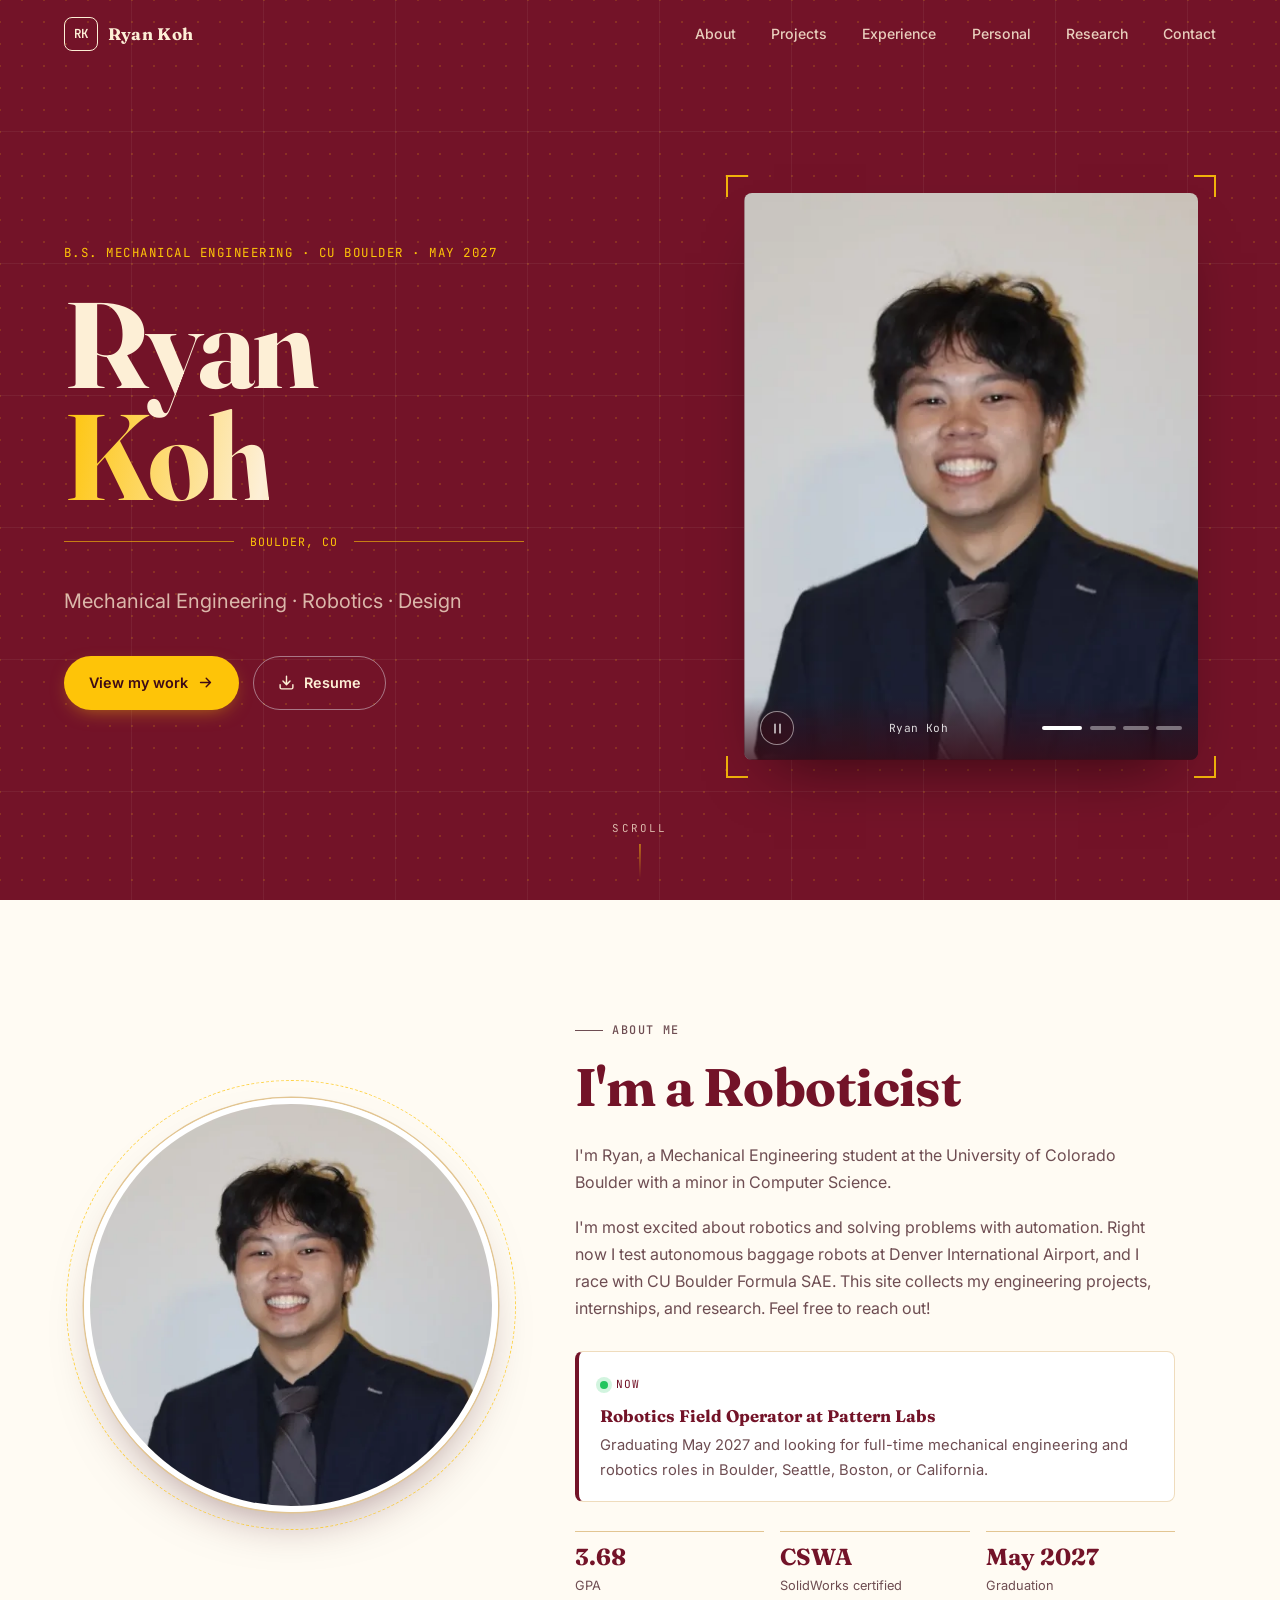
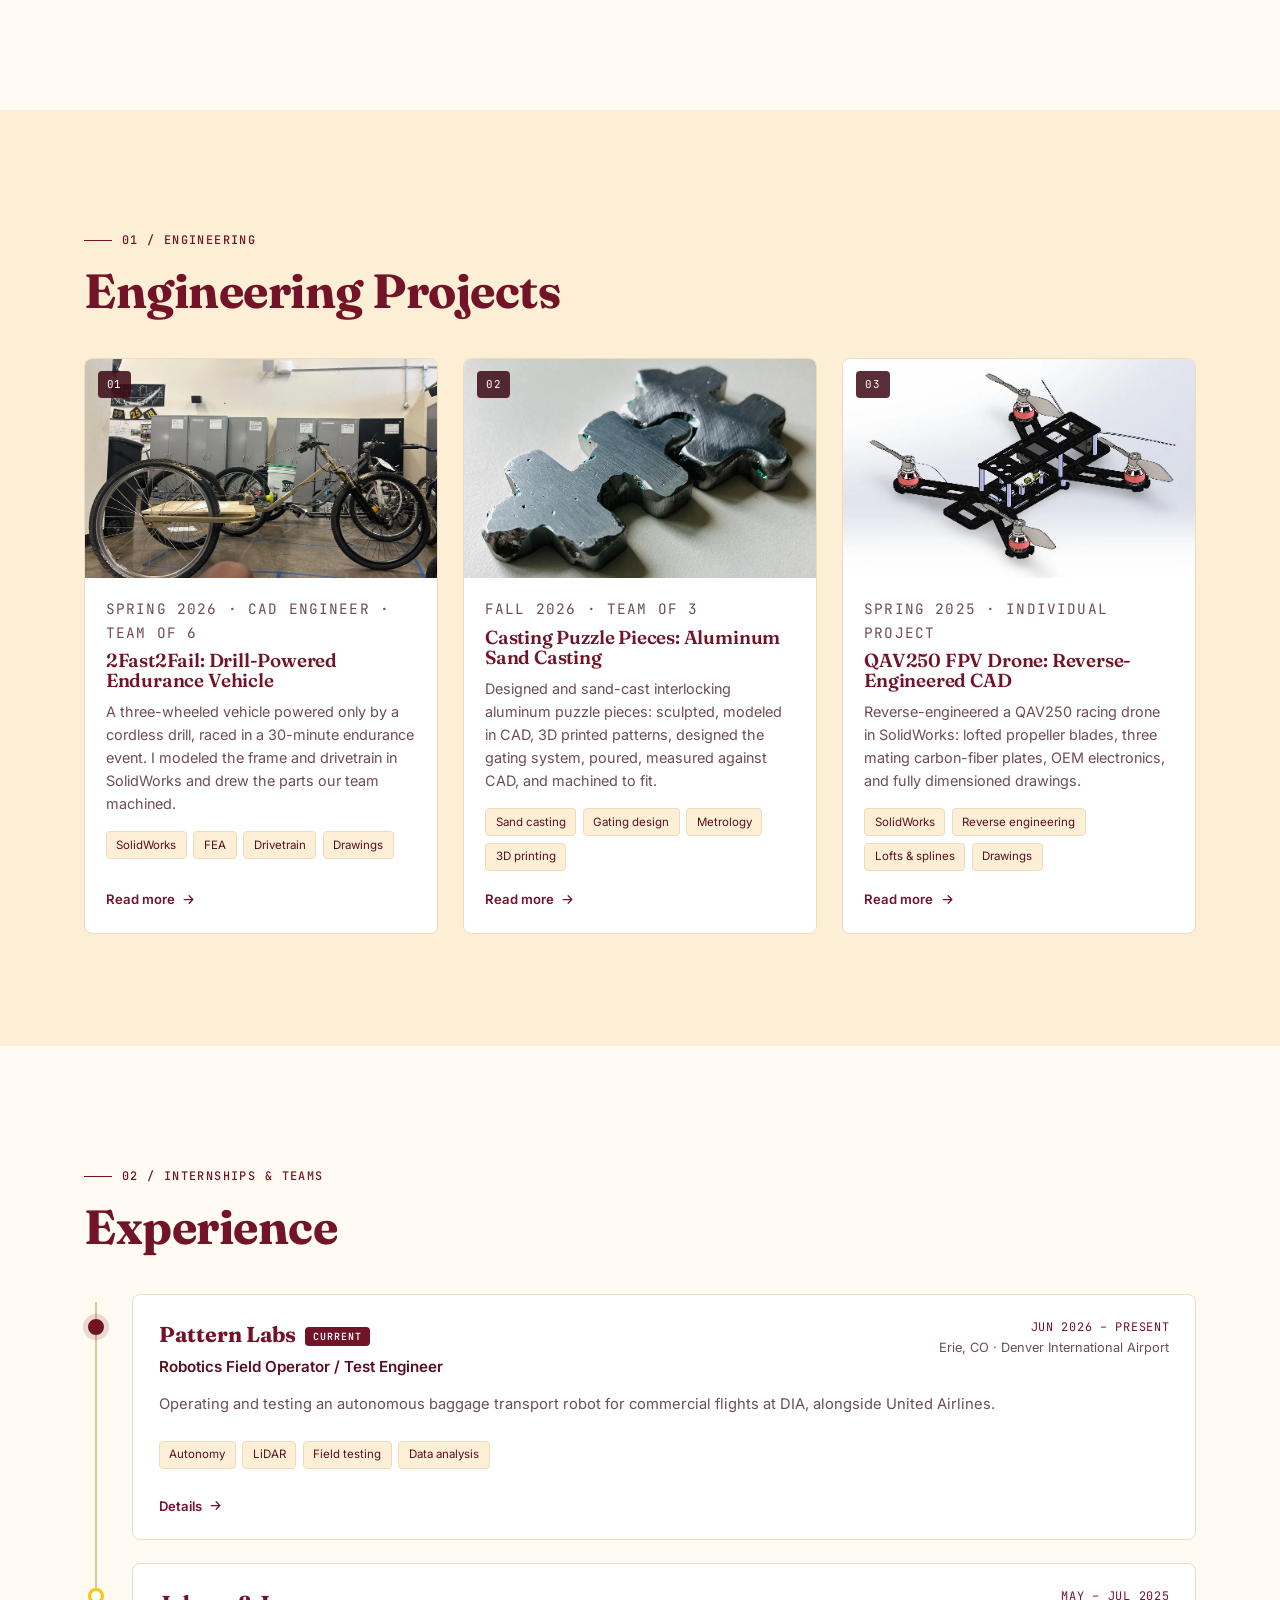
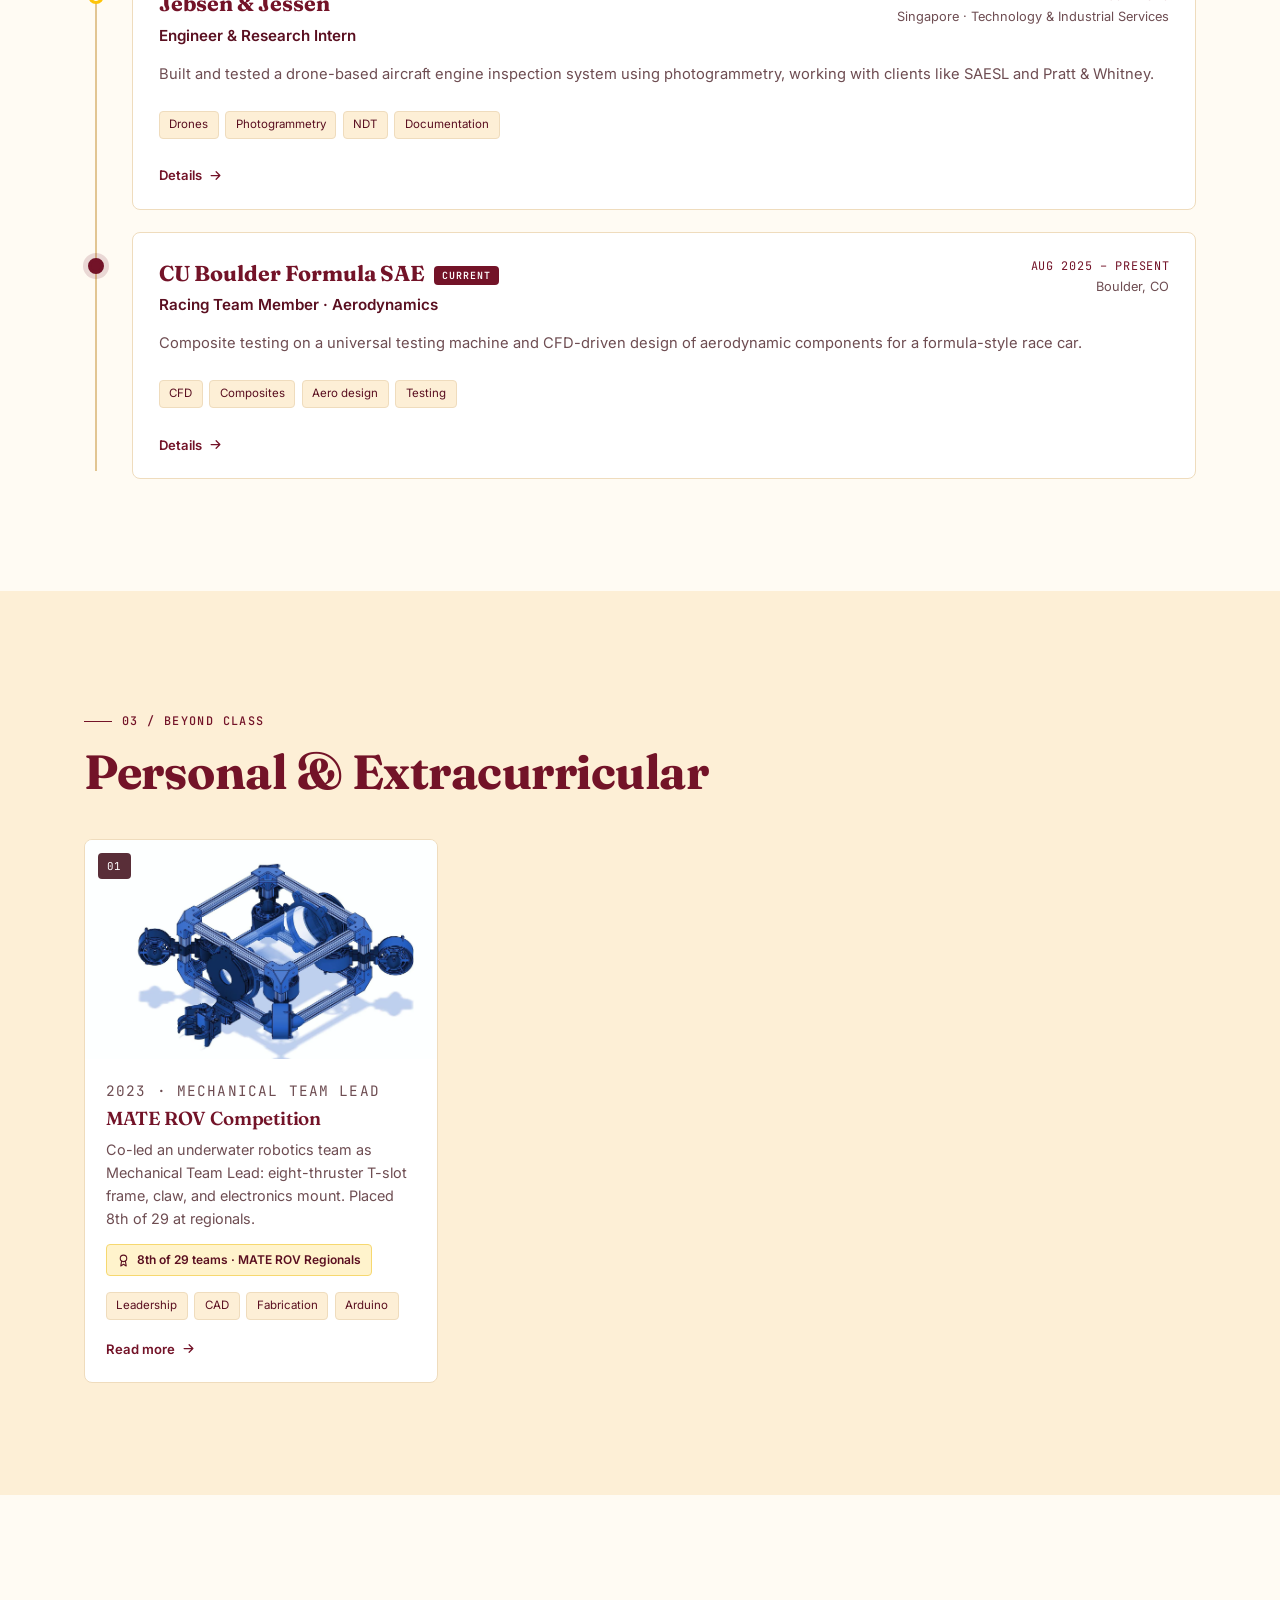
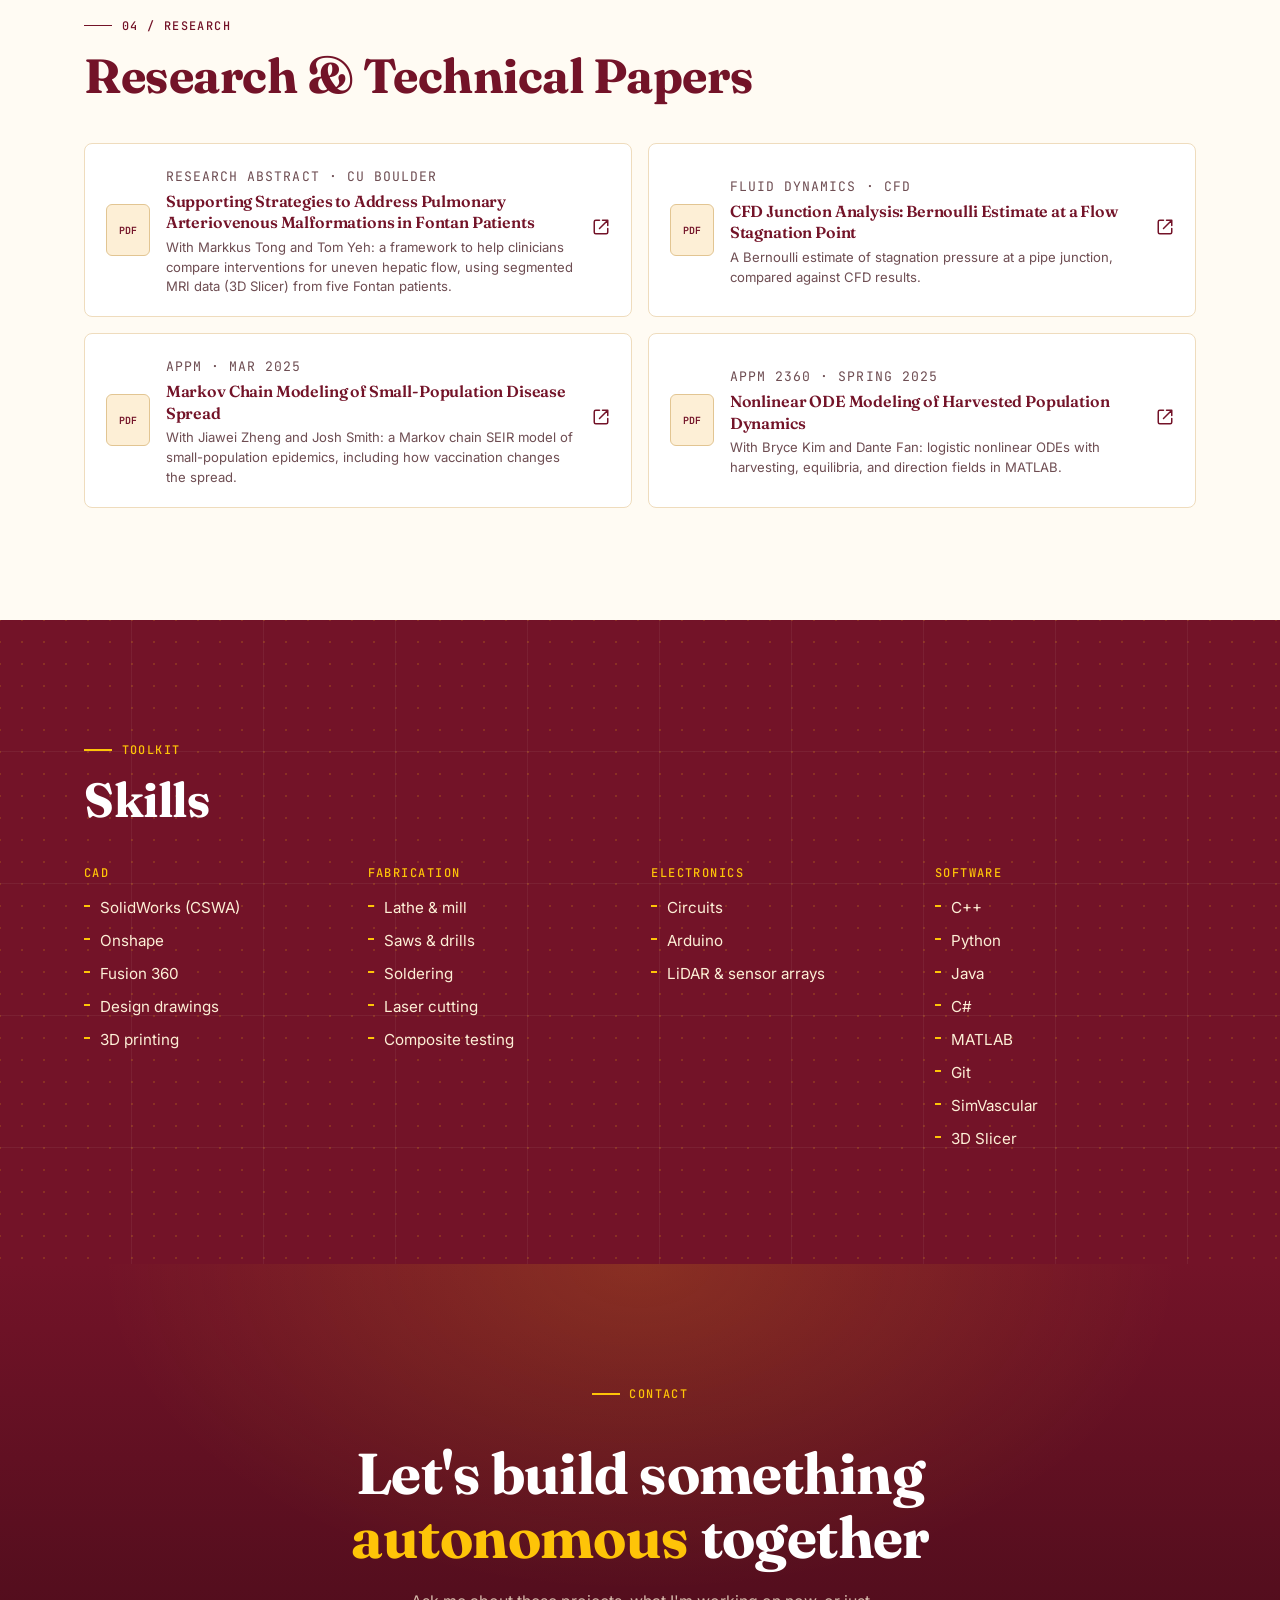
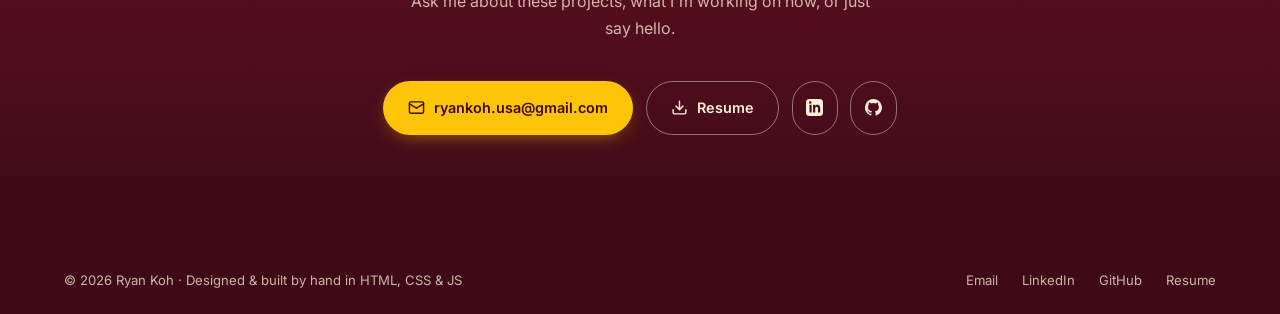
==== commit 5e9f34eb: "Restyle with cream, maroon, and gold palette and serif headings Co-Authored-By: Claude Opus 5.5 <nor" ====
--- a/index.html
+++ b/index.html
@@ -5,7 +5,7 @@
   <meta name="viewport" content="width=device-width, initial-scale=1">
   <title>Ryan Koh | Mechanical Engineering & Robotics</title>
   <meta name="description" content="Ryan Koh: mechanical engineering student at CU Boulder focused on robotics, CAD, and design. Projects, internships, and research.">
-  <meta name="theme-color" content="#07326A">
+  <meta name="theme-color" content="#731328">
   <meta property="og:type" content="website">
   <meta property="og:title" content="Ryan Koh | Mechanical Engineering & Robotics">
   <meta property="og:description" content="Ryan Koh: mechanical engineering student at CU Boulder focused on robotics, CAD, and design. Projects, internships, and research.">
@@ -14,7 +14,7 @@
   <link rel="icon" href="favicon.svg" type="image/svg+xml">
   <link rel="preconnect" href="https://fonts.googleapis.com">
   <link rel="preconnect" href="https://fonts.gstatic.com" crossorigin>
-  <link rel="stylesheet" href="https://fonts.googleapis.com/css2?family=Inter:wght@400;500;600&family=JetBrains+Mono:wght@400;500;600&family=Space+Grotesk:wght@500;600;700&display=swap">
+  <link rel="stylesheet" href="https://fonts.googleapis.com/css2?family=Inter:wght@400;500;600&family=JetBrains+Mono:wght@400;500;600&family=Fraunces:opsz,wght@9..144,500;9..144,600;9..144,700&display=swap">
   <link rel="stylesheet" href="css/style.css">
 </head>
 <body data-page="home">
--- a/css/style.css
+++ b/css/style.css
@@ -1,34 +1,39 @@
 /* ==========================================================================
    Ryan Koh: portfolio styles
-   Palette (from the reference image):
-     --ice   #F1F7F9   light background
-     --sky   #749DC8   soft accent
-     --blue  #0A61C9   primary accent
-     --navy  #064089   deep accent
-     --ink   #07326A   darkest / text on light
+   Palette:
+     --cream   #FDEFD6   light background, text on dark
+     --maroon  #731328   primary: dark sections, headings, accents
+     --gold    #FEC408   highlight: used on maroon, and as fills with dark text
+   Change these variables to re-theme the whole site.
    ========================================================================== */
 
 :root {
-  --ice: #F1F7F9;
-  --sky: #749DC8;
-  --blue: #0A61C9;
-  --navy: #064089;
-  --ink: #07326A;
-
-  --bg: #ffffff;
-  --bg-alt: var(--ice);
-  --text: #0b1f3a;
-  --muted: #4d6382;
-  --line: #d5e3ee;
-  --line-strong: #b5cde2;
-  --on-dark: #eaf2f8;
-  --on-dark-muted: rgba(234, 242, 248, 0.72);
-
-  --font-head: "Space Grotesk", system-ui, sans-serif;
+  --cream: #FDEFD6;
+  --maroon: #731328;
+  --gold: #FEC408;
+
+  /* role names used below (kept from the first theme so rules read the same) */
+  --ice: var(--cream);        /* tinted surfaces */
+  --sky: var(--gold);         /* accent on dark backgrounds */
+  --blue: var(--maroon);      /* accent on light backgrounds */
+  --navy: #5a0f20;            /* deeper maroon */
+  --ink: var(--maroon);       /* dark sections and heading text */
+  --deep: #3d0a16;            /* footer */
+
+  --bg: #FFFBF3;
+  --bg-alt: var(--cream);
+  --text: #2b0d14;
+  --muted: #6e4d52;
+  --line: #efdcbd;
+  --line-strong: #e2c592;
+  --on-dark: #FDEFD6;
+  --on-dark-muted: rgba(253, 239, 214, 0.75);
+
+  --font-head: "Fraunces", Georgia, serif;
   --font-body: "Inter", system-ui, sans-serif;
   --font-mono: "JetBrains Mono", ui-monospace, monospace;
 
-  --radius: 10px;
+  --radius: 8px;
   --gutter: clamp(1rem, 5vw, 5rem);
   --maxw: 1240px;
   --nav-h: 68px;
@@ -66,16 +71,15 @@
   pointer-events: none;
 }
 
-/* ---------- blueprint grid helper ---------- */
+/* ---------- drafting texture for dark sections (class kept as .blueprint) ---------- */
 .blueprint {
-  background-color: var(--ink);
+  background-color: var(--maroon);
   background-image:
-    linear-gradient(rgba(116, 157, 200, 0.16) 1px, transparent 1px),
-    linear-gradient(90deg, rgba(116, 157, 200, 0.16) 1px, transparent 1px),
-    linear-gradient(rgba(116, 157, 200, 0.07) 1px, transparent 1px),
-    linear-gradient(90deg, rgba(116, 157, 200, 0.07) 1px, transparent 1px);
-  background-size: 120px 120px, 120px 120px, 24px 24px, 24px 24px;
-  background-position: -1px -1px;
+    radial-gradient(rgba(254, 196, 8, 0.16) 1.2px, transparent 1.3px),
+    linear-gradient(rgba(253, 239, 214, 0.06) 1px, transparent 1px),
+    linear-gradient(90deg, rgba(253, 239, 214, 0.06) 1px, transparent 1px);
+  background-size: 22px 22px, 132px 132px, 132px 132px;
+  background-position: 11px 11px, -1px -1px, -1px -1px;
   color: var(--on-dark);
 }
 
@@ -88,7 +92,7 @@
   transition: background 0.3s var(--ease), color 0.3s var(--ease), box-shadow 0.3s var(--ease);
 }
 .nav.solid, .nav.light {
-  background: rgba(255, 255, 255, 0.92);
+  background: rgba(255, 251, 243, 0.94);
   backdrop-filter: blur(12px); -webkit-backdrop-filter: blur(12px);
   color: var(--ink);
   box-shadow: 0 1px 0 var(--line);
@@ -146,7 +150,7 @@
 .label::before { content: ""; width: 28px; height: 1.5px; background: currentColor; }
 .blueprint .label { color: var(--sky); }
 
-h1, h2, h3 { font-family: var(--font-head); line-height: 1.1; letter-spacing: -0.02em; }
+h1, h2, h3 { font-family: var(--font-head); line-height: 1.1; letter-spacing: -0.01em; font-optical-sizing: auto; }
 .sec-title { font-size: clamp(2rem, 4.2vw, 3rem); font-weight: 700; color: var(--ink); margin-bottom: 2.5rem; }
 .blueprint .sec-title { color: #fff; }
 
@@ -159,8 +163,8 @@
 }
 .btn:hover { transform: translateY(-2px); }
 .btn svg { width: 17px; height: 17px; flex: none; }
-.btn-primary { background: var(--blue); color: #fff; box-shadow: 0 6px 20px -8px rgba(10, 97, 201, 0.7); }
-.btn-primary:hover { background: #0b6fe6; }
+.btn-primary { background: var(--gold); color: var(--deep); box-shadow: 0 6px 20px -8px rgba(254, 196, 8, 0.6); }
+.btn-primary:hover { background: #ffd23f; }
 .btn-ghost { border-color: rgba(234, 242, 248, 0.45); color: var(--on-dark); }
 .btn-ghost:hover { border-color: #fff; background: rgba(255, 255, 255, 0.08); }
 .btn-outline { border-color: var(--line-strong); color: var(--ink); background: #fff; }
@@ -182,11 +186,11 @@
 }
 .hero h1 {
   font-size: clamp(3.6rem, 9.5vw, 8.5rem); font-weight: 700; line-height: 0.92;
-  letter-spacing: -0.04em; color: #fff; margin-bottom: 1.8rem;
+  letter-spacing: -0.03em; color: var(--cream); margin-bottom: 1.8rem;
 }
 .hero h1 .accent {
   display: inline-block;
-  background: linear-gradient(100deg, var(--sky) 0%, #ffffff 45%, var(--sky) 90%);
+  background: linear-gradient(100deg, var(--gold) 0%, var(--cream) 45%, var(--gold) 90%);
   background-size: 220% 100%;
   -webkit-background-clip: text; background-clip: text; color: transparent;
   animation: sheen 7s ease-in-out infinite;
@@ -228,7 +232,7 @@
   position: absolute; left: 0; right: 0; bottom: 0; z-index: 5;
   display: flex; align-items: center; justify-content: space-between; gap: 1rem;
   padding: 0.9rem 1rem;
-  background: linear-gradient(transparent, rgba(7, 50, 106, 0.75));
+  background: linear-gradient(transparent, rgba(61, 10, 22, 0.75));
 }
 .dots { display: flex; gap: 0.45rem; }
 .dot {
@@ -238,7 +242,7 @@
 .dot.on { background: #fff; width: 40px; }
 .carousel-btn {
   width: 34px; height: 34px; border-radius: 50%; display: grid; place-items: center;
-  border: 1px solid rgba(255, 255, 255, 0.5); background: rgba(7, 50, 106, 0.35);
+  border: 1px solid rgba(255, 255, 255, 0.5); background: rgba(61, 10, 22, 0.35);
   color: #fff; cursor: pointer; transition: background 0.2s;
 }
 .carousel-btn:hover { background: rgba(255, 255, 255, 0.18); }
@@ -262,7 +266,7 @@
 .about-photo { position: relative; }
 .about-photo img {
   width: 100%; aspect-ratio: 1 / 1; object-fit: cover; object-position: 50% 25%;
-  border-radius: 50%; border: 6px solid #fff; box-shadow: 0 0 0 1.5px var(--line-strong), 0 24px 50px -24px rgba(7, 50, 106, 0.5);
+  border-radius: 50%; border: 6px solid #fff; box-shadow: 0 0 0 1.5px var(--line-strong), 0 24px 50px -24px rgba(61, 10, 22, 0.5);
 }
 .about-photo::before {
   content: ""; position: absolute; inset: -18px; border-radius: 50%;
@@ -319,14 +323,14 @@
   overflow: hidden; text-decoration: none; color: inherit;
   transition: transform 0.3s var(--ease), box-shadow 0.3s var(--ease), border-color 0.3s;
 }
-.card:hover { transform: translateY(-4px); border-color: var(--sky); box-shadow: 0 22px 40px -24px rgba(7, 50, 106, 0.45); }
+.card:hover { transform: translateY(-4px); border-color: var(--sky); box-shadow: 0 22px 40px -24px rgba(61, 10, 22, 0.45); }
 .card-img { position: relative; aspect-ratio: 16 / 10; overflow: hidden; background: var(--ice); }
 .card-img img { width: 100%; height: 100%; object-fit: cover; transition: transform 0.6s var(--ease); }
 .card:hover .card-img img { transform: scale(1.04); }
 .card-num {
   position: absolute; top: 0.8rem; left: 0.8rem; z-index: 1;
   font-family: var(--font-mono); font-size: 0.68rem; letter-spacing: 0.08em;
-  background: rgba(7, 50, 106, 0.85); color: #fff; padding: 0.25rem 0.55rem; border-radius: 4px;
+  background: rgba(61, 10, 22, 0.85); color: #fff; padding: 0.25rem 0.55rem; border-radius: 4px;
 }
 .card-body { padding: 1.2rem 1.3rem 1.4rem; display: flex; flex-direction: column; flex: 1; }
 .card-meta { font-family: var(--font-mono); font-size: 0.7rem; letter-spacing: 0.08em; text-transform: uppercase; color: var(--blue); margin-bottom: 0.45rem; }
@@ -337,7 +341,7 @@
 .award {
   display: inline-flex; align-items: center; gap: 0.4rem; align-self: flex-start;
   margin-top: 0.9rem; font-size: 0.75rem; font-weight: 600; color: var(--navy);
-  background: #e3eefa; border: 1px solid #c3d8ef; padding: 0.3rem 0.65rem; border-radius: 4px;
+  background: #fff3cc; border: 1px solid #f6d870; padding: 0.3rem 0.65rem; border-radius: 4px;
 }
 .award svg { width: 13px; height: 13px; }
 .card-more {
@@ -360,13 +364,13 @@
   content: ""; position: absolute; left: 4px; top: 1.6rem; width: 16px; height: 16px; border-radius: 50%;
   background: #fff; border: 3px solid var(--sky);
 }
-.xp.current::before { border-color: var(--blue); background: var(--blue); box-shadow: 0 0 0 5px rgba(10, 97, 201, 0.15); }
+.xp.current::before { border-color: var(--blue); background: var(--blue); box-shadow: 0 0 0 5px rgba(115, 19, 40, 0.15); }
 .xp-card {
   display: grid; grid-template-columns: 1fr auto; gap: 0.5rem 2rem; align-items: start;
   background: #fff; border: 1px solid var(--line); border-radius: var(--radius); padding: 1.4rem 1.6rem;
   text-decoration: none; color: inherit; transition: border-color 0.3s, box-shadow 0.3s, transform 0.3s var(--ease);
 }
-.xp-card:hover { border-color: var(--sky); box-shadow: 0 18px 36px -24px rgba(7, 50, 106, 0.45); transform: translateX(4px); }
+.xp-card:hover { border-color: var(--sky); box-shadow: 0 18px 36px -24px rgba(61, 10, 22, 0.45); transform: translateX(4px); }
 .xp-company { font-family: var(--font-head); font-size: 1.35rem; font-weight: 700; color: var(--ink); }
 .xp-role { font-weight: 600; color: var(--navy); font-size: 0.95rem; }
 .xp-date { font-family: var(--font-mono); font-size: 0.74rem; color: var(--blue); letter-spacing: 0.06em; text-transform: uppercase; text-align: right; white-space: nowrap; }
@@ -407,7 +411,7 @@
 
 /* ---------- FOOTER ---------- */
 .footer {
-  background: #05244d; color: var(--on-dark-muted); font-size: 0.82rem;
+  background: var(--deep); color: var(--on-dark-muted); font-size: 0.82rem;
   display: flex; justify-content: space-between; align-items: center; gap: 1rem; flex-wrap: wrap;
   padding: 1.4rem var(--gutter);
 }
@@ -426,8 +430,8 @@
 .detail-hero .sub { color: var(--on-dark-muted); font-size: 1.05rem; }
 .detail-meta { display: flex; flex-wrap: wrap; gap: 0.5rem 1.4rem; margin-top: 1.4rem; font-family: var(--font-mono); font-size: 0.76rem; color: var(--sky); letter-spacing: 0.04em; }
 .detail-meta span { display: inline-flex; gap: 0.4rem; align-items: center; }
-.detail-hero .tags .tag { background: rgba(255, 255, 255, 0.08); border-color: rgba(116, 157, 200, 0.4); color: var(--on-dark); }
-.detail-hero .award { background: rgba(116, 157, 200, 0.2); border-color: rgba(116, 157, 200, 0.5); color: #fff; }
+.detail-hero .tags .tag { background: rgba(255, 255, 255, 0.08); border-color: rgba(254, 196, 8, 0.4); color: var(--on-dark); }
+.detail-hero .award { background: rgba(254, 196, 8, 0.2); border-color: rgba(254, 196, 8, 0.5); color: #fff; }
 .detail-cover { position: relative; padding: 14px; }
 .detail-cover img { width: 100%; border-radius: var(--radius); aspect-ratio: 4 / 3; object-fit: cover; cursor: zoom-in; }
 
@@ -435,9 +439,9 @@
 .block { margin-bottom: clamp(2.5rem, 5vw, 4rem); }
 .block h2 { font-size: clamp(1.5rem, 2.6vw, 2rem); color: var(--ink); margin-bottom: 1rem; display: flex; align-items: center; gap: 0.8rem; }
 .block h2::before { content: attr(data-n); font-family: var(--font-mono); font-size: 0.75rem; font-weight: 500; color: var(--blue); border: 1px solid var(--line-strong); padding: 0.15rem 0.45rem; border-radius: 4px; letter-spacing: 0.04em; }
-.block p { color: #2e4566; margin-bottom: 1rem; }
+.block p { color: #3d2328; margin-bottom: 1rem; }
 .block ul.points { list-style: none; display: grid; gap: 0.65rem; }
-.block ul.points li { position: relative; padding-left: 1.6rem; color: #2e4566; }
+.block ul.points li { position: relative; padding-left: 1.6rem; color: #3d2328; }
 .block ul.points li::before { content: ""; position: absolute; left: 0; top: 0.62em; width: 10px; height: 10px; border: 2px solid var(--blue); border-radius: 2px; transform: rotate(45deg); }
 
 .stats { display: grid; grid-template-columns: repeat(auto-fit, minmax(170px, 1fr)); gap: 1rem; }
@@ -476,14 +480,14 @@
   padding: 0.55rem 1.1rem; border: 0; background: none; cursor: pointer;
   font: 500 0.88rem var(--font-body); color: var(--ink); border-left: 3px solid transparent;
 }
-.doc-btn:hover { background: #e3eefa; }
+.doc-btn:hover { background: #fff3cc; }
 .doc-btn[aria-current="true"] { background: #fff; border-left-color: var(--blue); color: var(--blue); }
 .doc-btn svg { width: 15px; height: 15px; flex: none; opacity: 0.6; }
 .doc-view { display: flex; flex-direction: column; min-height: 640px; }
 .doc-bar { display: flex; justify-content: space-between; align-items: center; gap: 1rem; padding: 0.7rem 1rem; border-bottom: 1px solid var(--line); font-size: 0.85rem; font-weight: 600; color: var(--ink); }
 .doc-bar a { font-size: 0.8rem; font-weight: 600; text-decoration: none; display: inline-flex; gap: 0.35rem; align-items: center; }
 .doc-bar a svg { width: 14px; height: 14px; }
-.doc-view iframe { flex: 1; width: 100%; border: 0; background: #e9eef3; }
+.doc-view iframe { flex: 1; width: 100%; border: 0; background: #f3e6cf; }
 .doc-fallback { flex: 1; display: grid; place-items: center; text-align: center; padding: 2rem; color: var(--muted); font-size: 0.92rem; }
 
 /* prev / next project nav */
@@ -497,7 +501,7 @@
 /* lightbox */
 .lightbox {
   position: fixed; inset: 0; z-index: 900; display: none; align-items: center; justify-content: center;
-  background: rgba(5, 20, 45, 0.92); padding: 4rem 1rem 3rem;
+  background: rgba(40, 6, 14, 0.94); padding: 4rem 1rem 3rem;
 }
 .lightbox.open { display: flex; }
 .lightbox img { max-width: min(1400px, 100%); max-height: 100%; object-fit: contain; border-radius: 6px; }
@@ -528,13 +532,13 @@
   .hamburger { display: block; }
   .nav-links {
     position: absolute; top: var(--nav-h); left: 0; right: 0; flex-direction: column; gap: 0;
-    background: #fff; color: var(--ink); box-shadow: 0 12px 24px -12px rgba(7, 50, 106, 0.35);
+    background: var(--bg); color: var(--ink); box-shadow: 0 12px 24px -12px rgba(61, 10, 22, 0.35);
     max-height: 0; overflow: hidden; transition: max-height 0.35s var(--ease);
   }
   .nav-links.open { max-height: 420px; }
   .nav-links li a { display: block; padding: 0.95rem var(--gutter); border-top: 1px solid var(--line); font-size: 1rem; }
   .nav-links a::after { display: none; }
-  .nav.menu-open { background: #fff; color: var(--ink); }
+  .nav.menu-open { background: var(--bg); color: var(--ink); }
 
   .hero { grid-template-columns: 1fr; padding-top: calc(var(--nav-h) + 2rem); min-height: auto; padding-bottom: 5rem; }
   .carousel-frame { max-width: 440px; width: 100%; margin: 0 auto; }
@@ -572,8 +576,8 @@
 /* contact band: deep navy gradient so it reads apart from the Skills blueprint */
 .contact-band {
   background:
-    radial-gradient(60% 80% at 50% 0%, rgba(10, 97, 201, 0.45), transparent 70%),
-    linear-gradient(180deg, var(--navy), var(--ink));
+    radial-gradient(60% 80% at 50% 0%, rgba(254, 196, 8, 0.16), transparent 70%),
+    linear-gradient(180deg, var(--maroon), var(--deep));
   color: var(--on-dark);
 }
 .contact-band .label { color: var(--sky); }
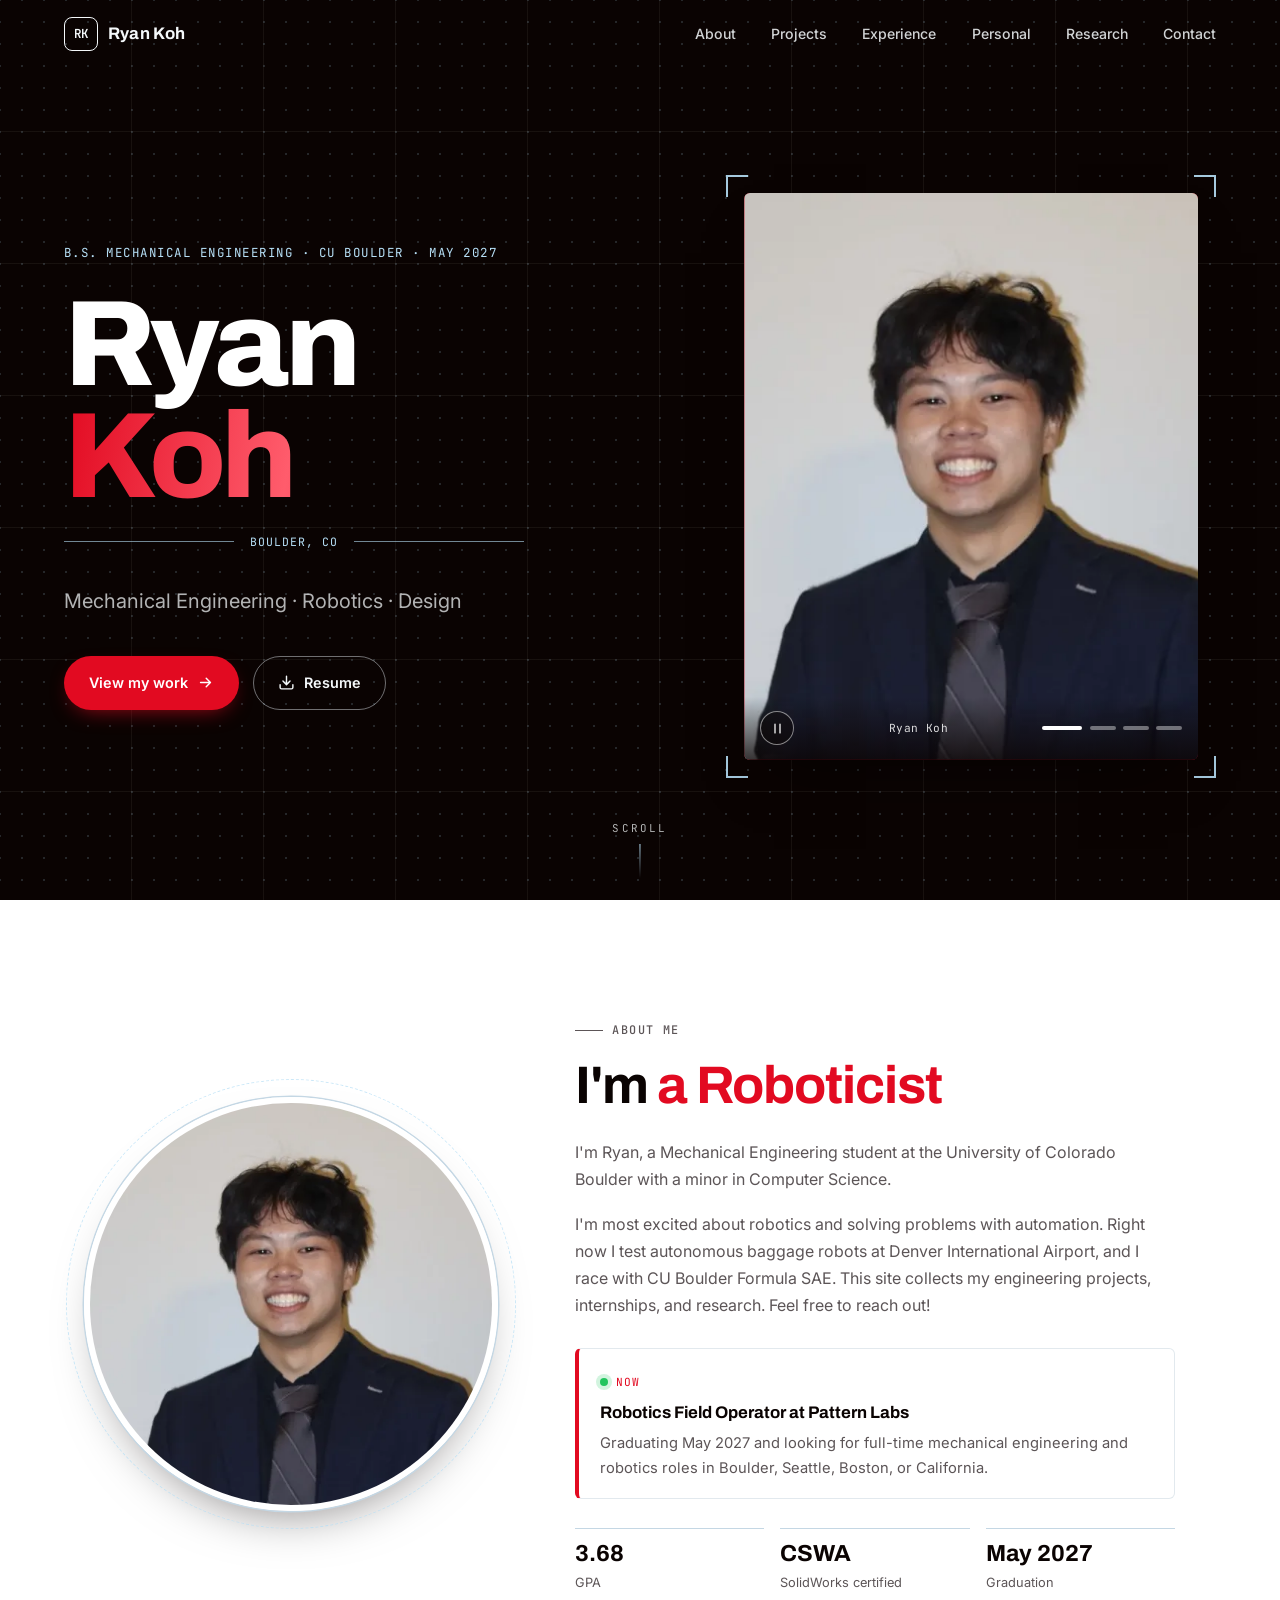
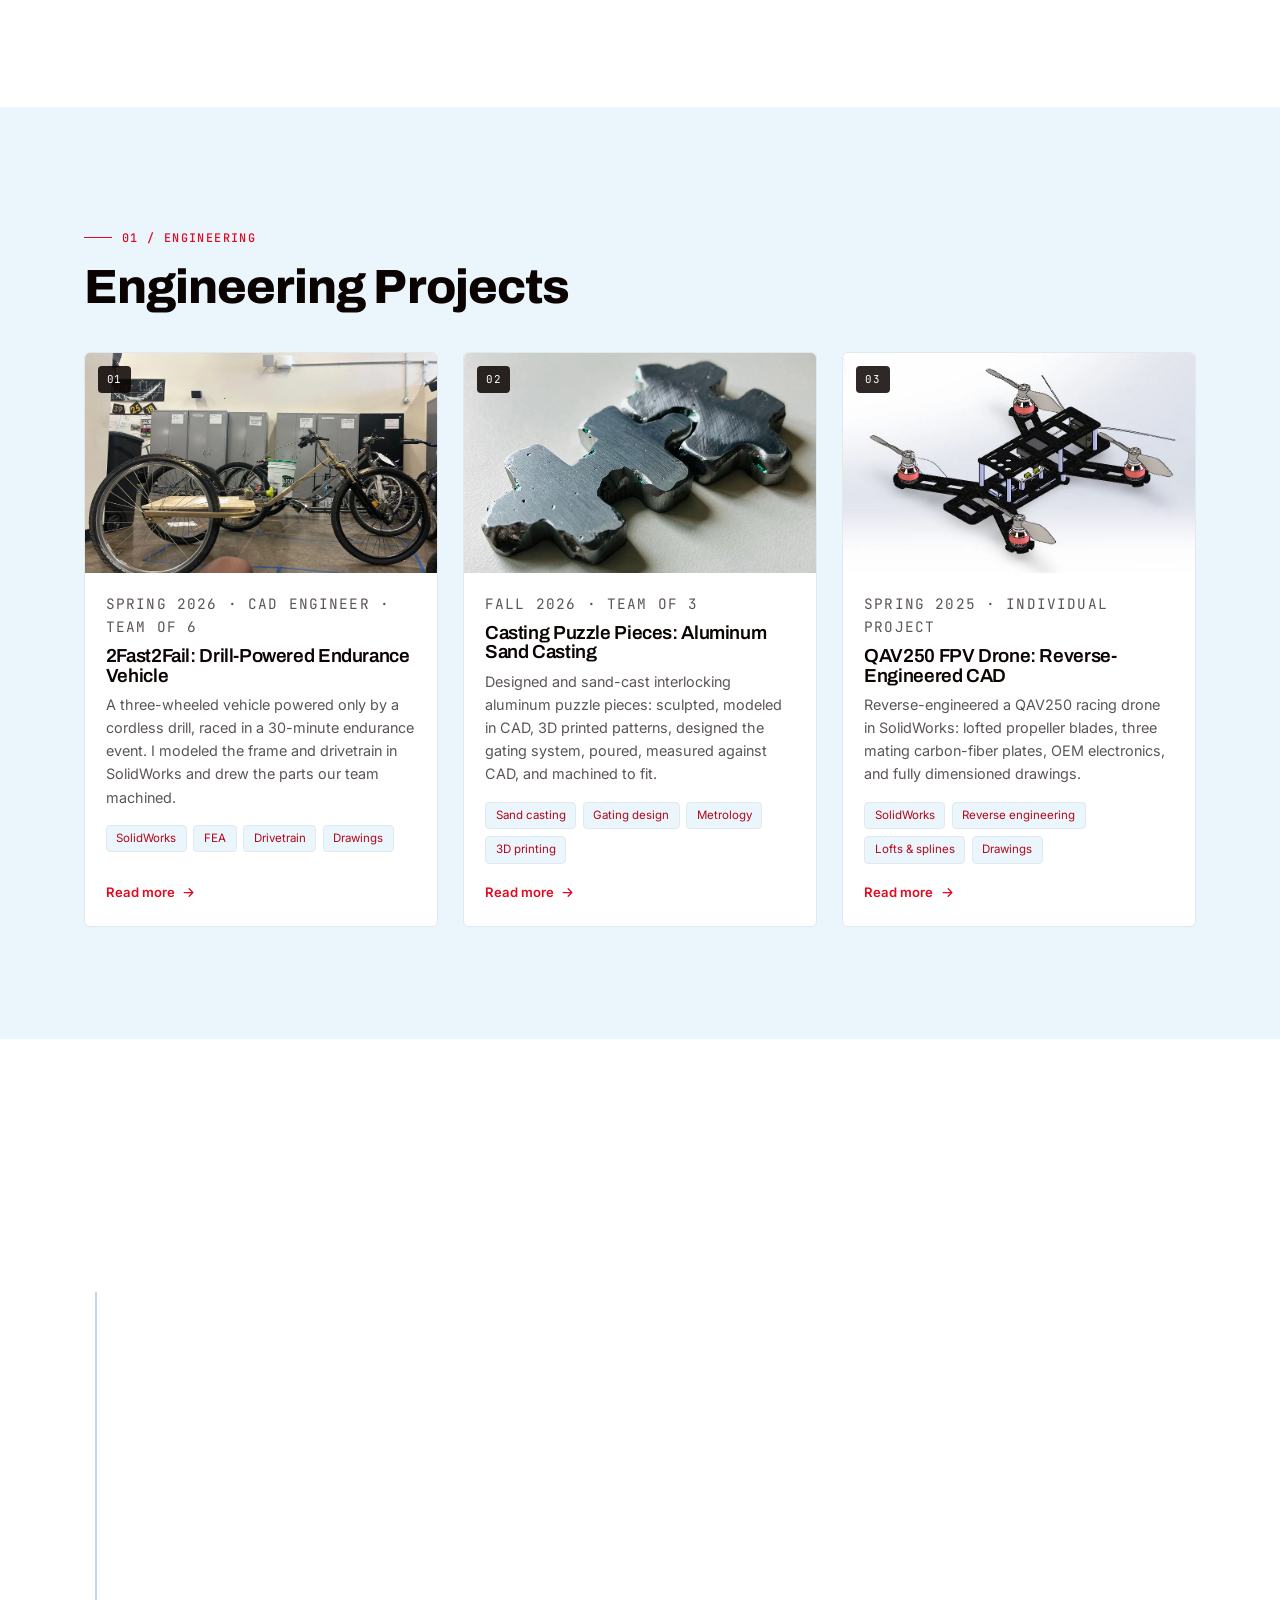
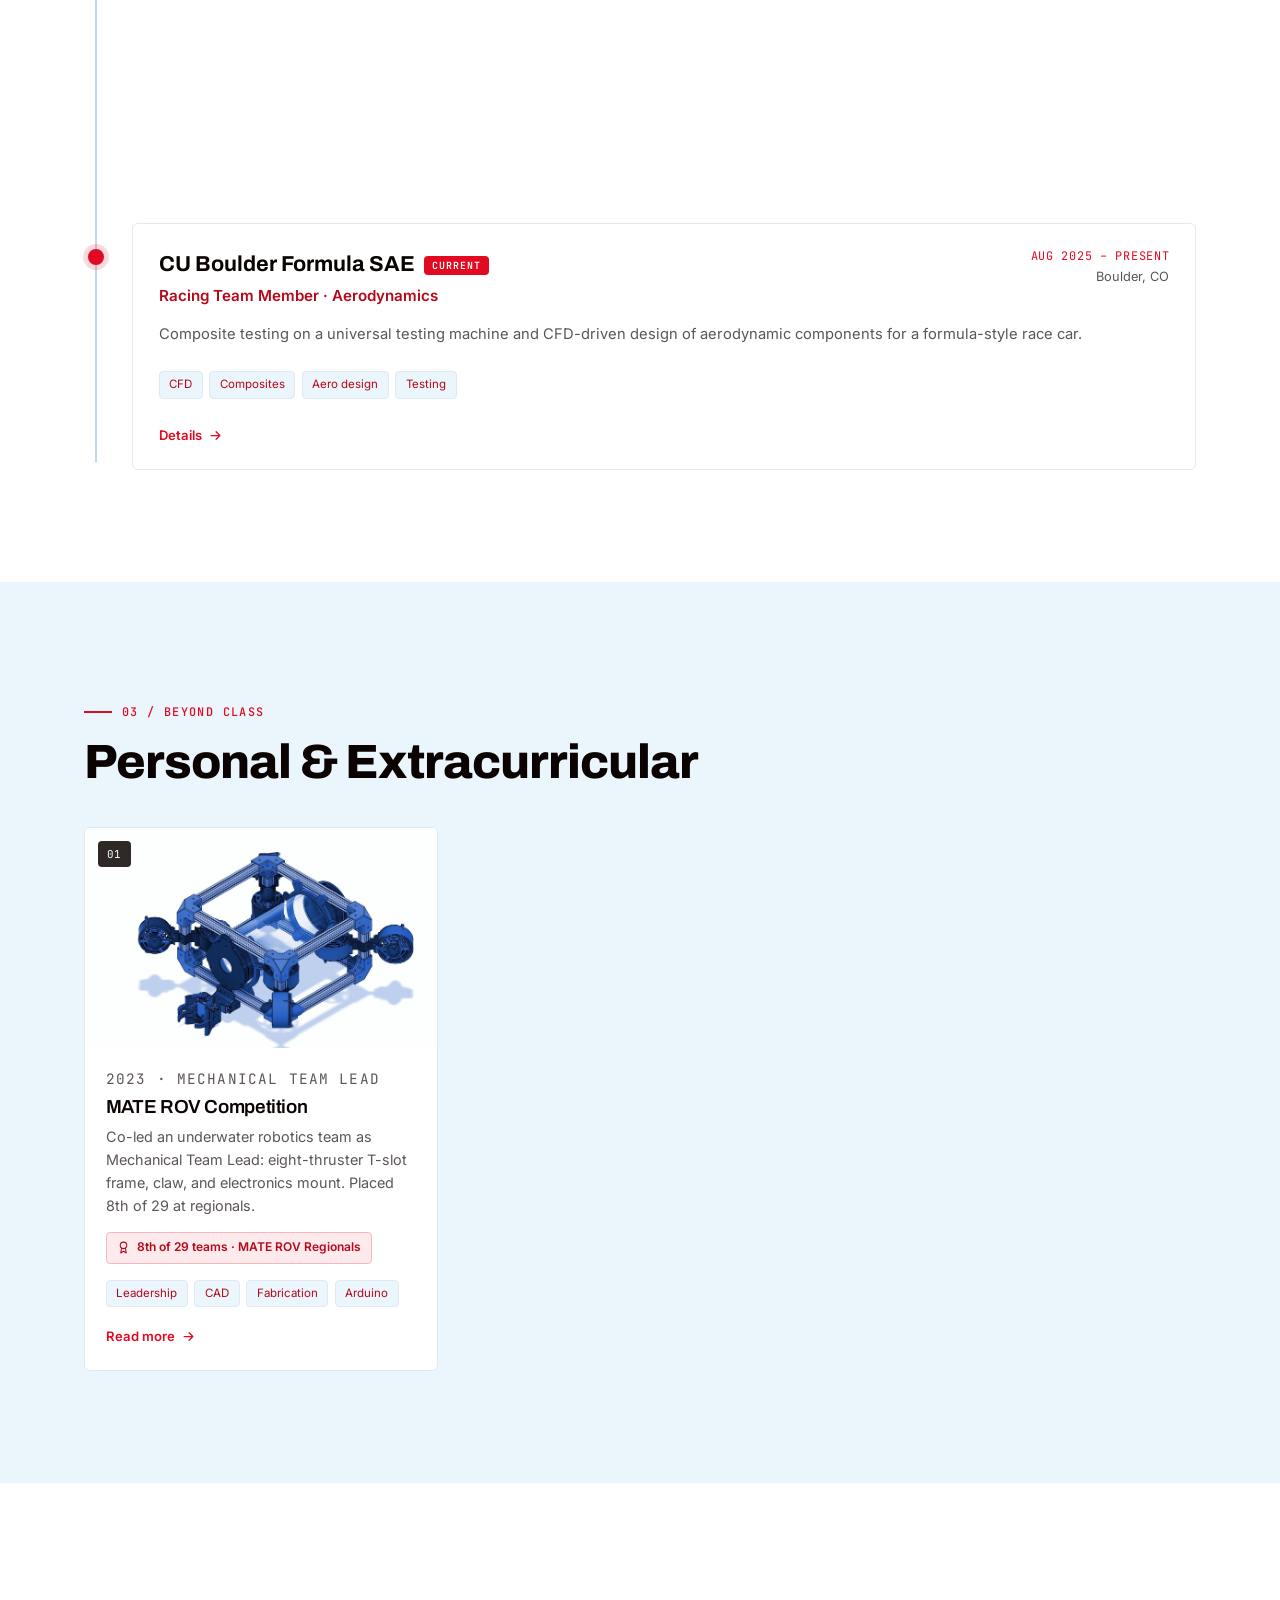
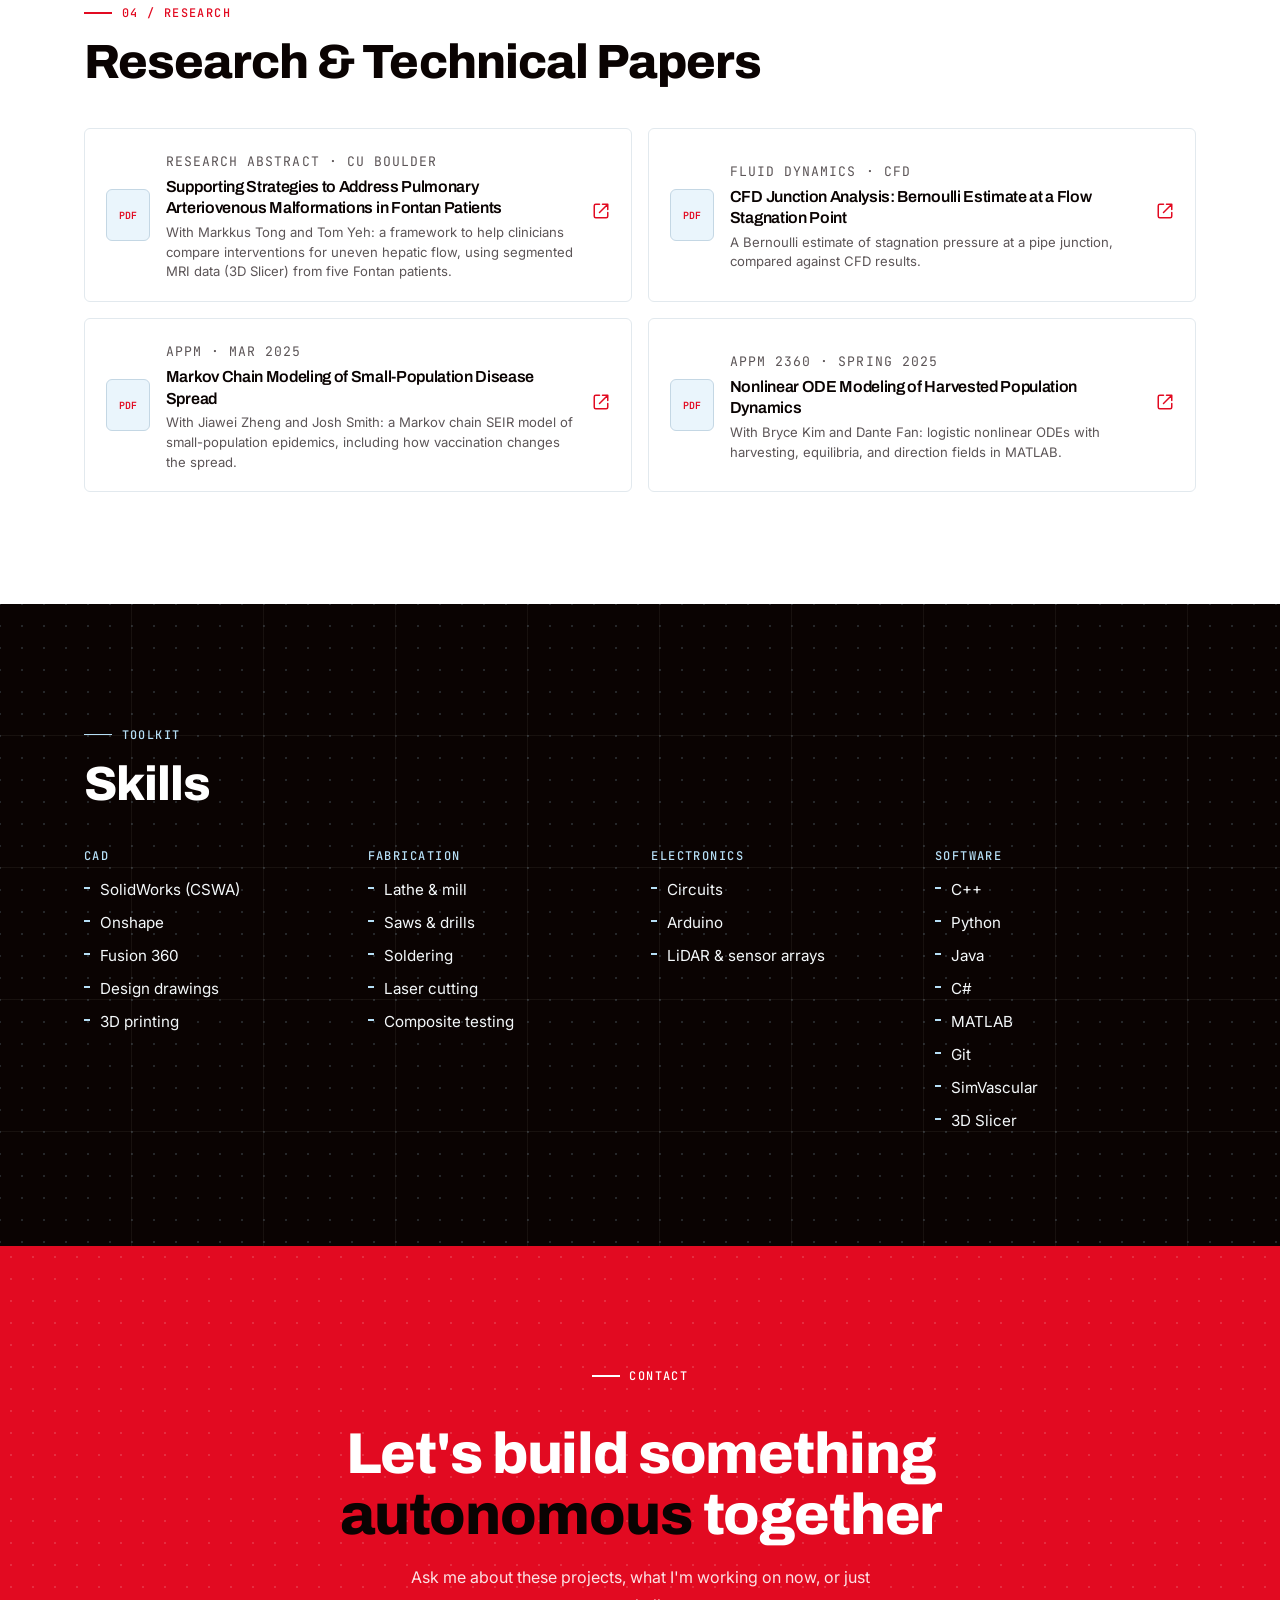
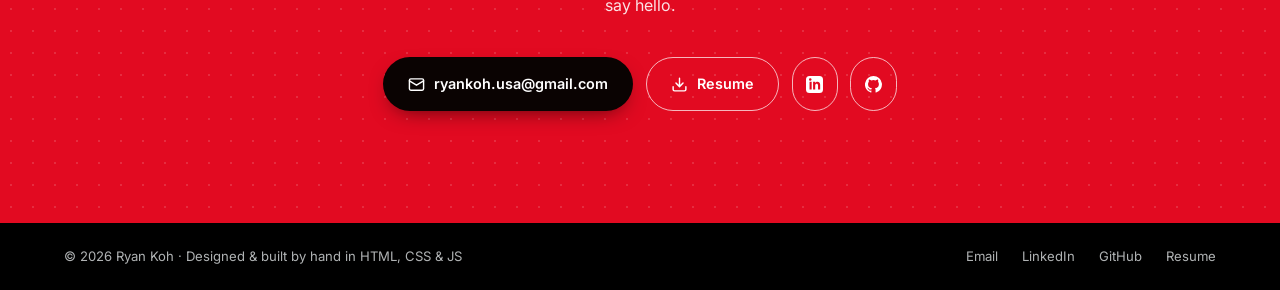
==== commit e917eafb: "Restyle with Raven Black, Powder Blue, and Poppy Red palette Co-Authored-By: Claude Opus 5.5 <norepl" ====
--- a/index.html
+++ b/index.html
@@ -5,7 +5,7 @@
   <meta name="viewport" content="width=device-width, initial-scale=1">
   <title>Ryan Koh | Mechanical Engineering & Robotics</title>
   <meta name="description" content="Ryan Koh: mechanical engineering student at CU Boulder focused on robotics, CAD, and design. Projects, internships, and research.">
-  <meta name="theme-color" content="#731328">
+  <meta name="theme-color" content="#0A0302">
   <meta property="og:type" content="website">
   <meta property="og:title" content="Ryan Koh | Mechanical Engineering & Robotics">
   <meta property="og:description" content="Ryan Koh: mechanical engineering student at CU Boulder focused on robotics, CAD, and design. Projects, internships, and research.">
@@ -14,7 +14,7 @@
   <link rel="icon" href="favicon.svg" type="image/svg+xml">
   <link rel="preconnect" href="https://fonts.googleapis.com">
   <link rel="preconnect" href="https://fonts.gstatic.com" crossorigin>
-  <link rel="stylesheet" href="https://fonts.googleapis.com/css2?family=Inter:wght@400;500;600&family=JetBrains+Mono:wght@400;500;600&family=Fraunces:opsz,wght@9..144,500;9..144,600;9..144,700&display=swap">
+  <link rel="stylesheet" href="https://fonts.googleapis.com/css2?family=Inter:wght@400;500;600&family=JetBrains+Mono:wght@400;500;600&family=Archivo:wght@500;600;700;800&display=swap">
   <link rel="stylesheet" href="css/style.css">
 </head>
 <body data-page="home">
--- a/css/style.css
+++ b/css/style.css
@@ -1,39 +1,39 @@
 /* ==========================================================================
    Ryan Koh: portfolio styles
    Palette:
-     --cream   #FDEFD6   light background, text on dark
-     --maroon  #731328   primary: dark sections, headings, accents
-     --gold    #FEC408   highlight: used on maroon, and as fills with dark text
+     --raven   #0A0302   Raven Black: dark sections, headings
+     --powder  #B6DFF6   Powder Blue: accents on dark, light tints
+     --poppy   #E20A21   Poppy Red: primary accent, buttons, contact band
    Change these variables to re-theme the whole site.
    ========================================================================== */
 
 :root {
-  --cream: #FDEFD6;
-  --maroon: #731328;
-  --gold: #FEC408;
-
-  /* role names used below (kept from the first theme so rules read the same) */
-  --ice: var(--cream);        /* tinted surfaces */
-  --sky: var(--gold);         /* accent on dark backgrounds */
-  --blue: var(--maroon);      /* accent on light backgrounds */
-  --navy: #5a0f20;            /* deeper maroon */
-  --ink: var(--maroon);       /* dark sections and heading text */
-  --deep: #3d0a16;            /* footer */
-
-  --bg: #FFFBF3;
-  --bg-alt: var(--cream);
-  --text: #2b0d14;
-  --muted: #6e4d52;
-  --line: #efdcbd;
-  --line-strong: #e2c592;
-  --on-dark: #FDEFD6;
-  --on-dark-muted: rgba(253, 239, 214, 0.75);
-
-  --font-head: "Fraunces", Georgia, serif;
+  --raven: #0A0302;
+  --powder: #B6DFF6;
+  --poppy: #E20A21;
+
+  /* role names used below */
+  --ice: #EAF5FC;             /* tinted surfaces (light powder blue) */
+  --sky: var(--powder);       /* accent on dark backgrounds */
+  --blue: var(--poppy);       /* accent on light backgrounds */
+  --navy: #B5081A;            /* deeper red for small text accents */
+  --ink: var(--raven);        /* dark sections and heading text */
+  --deep: #000000;            /* footer */
+
+  --bg: #FFFFFF;
+  --bg-alt: var(--ice);
+  --text: #161011;
+  --muted: #5c5557;
+  --line: #e2e9ee;
+  --line-strong: #c4d7e4;
+  --on-dark: #F4F8FA;
+  --on-dark-muted: rgba(244, 248, 250, 0.72);
+
+  --font-head: "Archivo", system-ui, sans-serif;
   --font-body: "Inter", system-ui, sans-serif;
   --font-mono: "JetBrains Mono", ui-monospace, monospace;
 
-  --radius: 8px;
+  --radius: 6px;
   --gutter: clamp(1rem, 5vw, 5rem);
   --maxw: 1240px;
   --nav-h: 68px;
@@ -73,9 +73,9 @@
 
 /* ---------- drafting texture for dark sections (class kept as .blueprint) ---------- */
 .blueprint {
-  background-color: var(--maroon);
+  background-color: var(--raven);
   background-image:
-    radial-gradient(rgba(254, 196, 8, 0.16) 1.2px, transparent 1.3px),
+    radial-gradient(rgba(182, 223, 246, 0.16) 1.2px, transparent 1.3px),
     linear-gradient(rgba(253, 239, 214, 0.06) 1px, transparent 1px),
     linear-gradient(90deg, rgba(253, 239, 214, 0.06) 1px, transparent 1px);
   background-size: 22px 22px, 132px 132px, 132px 132px;
@@ -92,7 +92,7 @@
   transition: background 0.3s var(--ease), color 0.3s var(--ease), box-shadow 0.3s var(--ease);
 }
 .nav.solid, .nav.light {
-  background: rgba(255, 251, 243, 0.94);
+  background: rgba(255, 255, 255, 0.94);
   backdrop-filter: blur(12px); -webkit-backdrop-filter: blur(12px);
   color: var(--ink);
   box-shadow: 0 1px 0 var(--line);
@@ -150,8 +150,8 @@
 .label::before { content: ""; width: 28px; height: 1.5px; background: currentColor; }
 .blueprint .label { color: var(--sky); }
 
-h1, h2, h3 { font-family: var(--font-head); line-height: 1.1; letter-spacing: -0.01em; font-optical-sizing: auto; }
-.sec-title { font-size: clamp(2rem, 4.2vw, 3rem); font-weight: 700; color: var(--ink); margin-bottom: 2.5rem; }
+h1, h2, h3 { font-family: var(--font-head); line-height: 1.05; letter-spacing: -0.02em; }
+.sec-title { font-size: clamp(2rem, 4.2vw, 3rem); font-weight: 800; color: var(--ink); margin-bottom: 2.5rem; }
 .blueprint .sec-title { color: #fff; }
 
 .btn {
@@ -163,8 +163,8 @@
 }
 .btn:hover { transform: translateY(-2px); }
 .btn svg { width: 17px; height: 17px; flex: none; }
-.btn-primary { background: var(--gold); color: var(--deep); box-shadow: 0 6px 20px -8px rgba(254, 196, 8, 0.6); }
-.btn-primary:hover { background: #ffd23f; }
+.btn-primary { background: var(--poppy); color: #fff; box-shadow: 0 8px 22px -10px rgba(226, 10, 33, 0.8); }
+.btn-primary:hover { background: #c4081b; }
 .btn-ghost { border-color: rgba(234, 242, 248, 0.45); color: var(--on-dark); }
 .btn-ghost:hover { border-color: #fff; background: rgba(255, 255, 255, 0.08); }
 .btn-outline { border-color: var(--line-strong); color: var(--ink); background: #fff; }
@@ -185,12 +185,12 @@
   text-transform: uppercase; color: var(--sky); margin-bottom: 1.6rem;
 }
 .hero h1 {
-  font-size: clamp(3.6rem, 9.5vw, 8.5rem); font-weight: 700; line-height: 0.92;
-  letter-spacing: -0.03em; color: var(--cream); margin-bottom: 1.8rem;
+  font-size: clamp(3.6rem, 9.5vw, 8.5rem); font-weight: 800; line-height: 0.92;
+  letter-spacing: -0.035em; color: #fff; margin-bottom: 1.8rem;
 }
 .hero h1 .accent {
   display: inline-block;
-  background: linear-gradient(100deg, var(--gold) 0%, var(--cream) 45%, var(--gold) 90%);
+  background: linear-gradient(100deg, var(--poppy) 0%, #ff5c6c 45%, var(--poppy) 90%);
   background-size: 220% 100%;
   -webkit-background-clip: text; background-clip: text; color: transparent;
   animation: sheen 7s ease-in-out infinite;
@@ -232,7 +232,7 @@
   position: absolute; left: 0; right: 0; bottom: 0; z-index: 5;
   display: flex; align-items: center; justify-content: space-between; gap: 1rem;
   padding: 0.9rem 1rem;
-  background: linear-gradient(transparent, rgba(61, 10, 22, 0.75));
+  background: linear-gradient(transparent, rgba(10, 3, 2, 0.75));
 }
 .dots { display: flex; gap: 0.45rem; }
 .dot {
@@ -242,7 +242,7 @@
 .dot.on { background: #fff; width: 40px; }
 .carousel-btn {
   width: 34px; height: 34px; border-radius: 50%; display: grid; place-items: center;
-  border: 1px solid rgba(255, 255, 255, 0.5); background: rgba(61, 10, 22, 0.35);
+  border: 1px solid rgba(255, 255, 255, 0.5); background: rgba(10, 3, 2, 0.35);
   color: #fff; cursor: pointer; transition: background 0.2s;
 }
 .carousel-btn:hover { background: rgba(255, 255, 255, 0.18); }
@@ -266,7 +266,7 @@
 .about-photo { position: relative; }
 .about-photo img {
   width: 100%; aspect-ratio: 1 / 1; object-fit: cover; object-position: 50% 25%;
-  border-radius: 50%; border: 6px solid #fff; box-shadow: 0 0 0 1.5px var(--line-strong), 0 24px 50px -24px rgba(61, 10, 22, 0.5);
+  border-radius: 50%; border: 6px solid #fff; box-shadow: 0 0 0 1.5px var(--line-strong), 0 24px 50px -24px rgba(10, 3, 2, 0.5);
 }
 .about-photo::before {
   content: ""; position: absolute; inset: -18px; border-radius: 50%;
@@ -323,14 +323,14 @@
   overflow: hidden; text-decoration: none; color: inherit;
   transition: transform 0.3s var(--ease), box-shadow 0.3s var(--ease), border-color 0.3s;
 }
-.card:hover { transform: translateY(-4px); border-color: var(--sky); box-shadow: 0 22px 40px -24px rgba(61, 10, 22, 0.45); }
+.card:hover { transform: translateY(-4px); border-color: var(--sky); box-shadow: 0 22px 40px -24px rgba(10, 3, 2, 0.45); }
 .card-img { position: relative; aspect-ratio: 16 / 10; overflow: hidden; background: var(--ice); }
 .card-img img { width: 100%; height: 100%; object-fit: cover; transition: transform 0.6s var(--ease); }
 .card:hover .card-img img { transform: scale(1.04); }
 .card-num {
   position: absolute; top: 0.8rem; left: 0.8rem; z-index: 1;
   font-family: var(--font-mono); font-size: 0.68rem; letter-spacing: 0.08em;
-  background: rgba(61, 10, 22, 0.85); color: #fff; padding: 0.25rem 0.55rem; border-radius: 4px;
+  background: rgba(10, 3, 2, 0.85); color: #fff; padding: 0.25rem 0.55rem; border-radius: 4px;
 }
 .card-body { padding: 1.2rem 1.3rem 1.4rem; display: flex; flex-direction: column; flex: 1; }
 .card-meta { font-family: var(--font-mono); font-size: 0.7rem; letter-spacing: 0.08em; text-transform: uppercase; color: var(--blue); margin-bottom: 0.45rem; }
@@ -341,7 +341,7 @@
 .award {
   display: inline-flex; align-items: center; gap: 0.4rem; align-self: flex-start;
   margin-top: 0.9rem; font-size: 0.75rem; font-weight: 600; color: var(--navy);
-  background: #fff3cc; border: 1px solid #f6d870; padding: 0.3rem 0.65rem; border-radius: 4px;
+  background: #fdeaec; border: 1px solid #f7b7be; padding: 0.3rem 0.65rem; border-radius: 4px;
 }
 .award svg { width: 13px; height: 13px; }
 .card-more {
@@ -364,13 +364,13 @@
   content: ""; position: absolute; left: 4px; top: 1.6rem; width: 16px; height: 16px; border-radius: 50%;
   background: #fff; border: 3px solid var(--sky);
 }
-.xp.current::before { border-color: var(--blue); background: var(--blue); box-shadow: 0 0 0 5px rgba(115, 19, 40, 0.15); }
+.xp.current::before { border-color: var(--blue); background: var(--blue); box-shadow: 0 0 0 5px rgba(226, 10, 33, 0.15); }
 .xp-card {
   display: grid; grid-template-columns: 1fr auto; gap: 0.5rem 2rem; align-items: start;
   background: #fff; border: 1px solid var(--line); border-radius: var(--radius); padding: 1.4rem 1.6rem;
   text-decoration: none; color: inherit; transition: border-color 0.3s, box-shadow 0.3s, transform 0.3s var(--ease);
 }
-.xp-card:hover { border-color: var(--sky); box-shadow: 0 18px 36px -24px rgba(61, 10, 22, 0.45); transform: translateX(4px); }
+.xp-card:hover { border-color: var(--sky); box-shadow: 0 18px 36px -24px rgba(10, 3, 2, 0.45); transform: translateX(4px); }
 .xp-company { font-family: var(--font-head); font-size: 1.35rem; font-weight: 700; color: var(--ink); }
 .xp-role { font-weight: 600; color: var(--navy); font-size: 0.95rem; }
 .xp-date { font-family: var(--font-mono); font-size: 0.74rem; color: var(--blue); letter-spacing: 0.06em; text-transform: uppercase; text-align: right; white-space: nowrap; }
@@ -403,7 +403,7 @@
 
 /* ---------- CONTACT ---------- */
 .contact { text-align: center; }
-.contact h2 { font-size: clamp(2rem, 5vw, 3.6rem); color: #fff; font-weight: 700; margin: 0 auto 1.2rem; max-width: 18ch; }
+.contact h2 { font-size: clamp(2rem, 5vw, 3.6rem); color: #fff; font-weight: 800; margin: 0 auto 1.2rem; max-width: 18ch; }
 .contact .rot-word { color: var(--sky); }
 .contact p { color: var(--on-dark-muted); max-width: 46ch; margin: 0 auto 2.4rem; }
 .contact .label { justify-content: center; }
@@ -430,8 +430,8 @@
 .detail-hero .sub { color: var(--on-dark-muted); font-size: 1.05rem; }
 .detail-meta { display: flex; flex-wrap: wrap; gap: 0.5rem 1.4rem; margin-top: 1.4rem; font-family: var(--font-mono); font-size: 0.76rem; color: var(--sky); letter-spacing: 0.04em; }
 .detail-meta span { display: inline-flex; gap: 0.4rem; align-items: center; }
-.detail-hero .tags .tag { background: rgba(255, 255, 255, 0.08); border-color: rgba(254, 196, 8, 0.4); color: var(--on-dark); }
-.detail-hero .award { background: rgba(254, 196, 8, 0.2); border-color: rgba(254, 196, 8, 0.5); color: #fff; }
+.detail-hero .tags .tag { background: rgba(255, 255, 255, 0.08); border-color: rgba(182, 223, 246, 0.4); color: var(--on-dark); }
+.detail-hero .award { background: rgba(182, 223, 246, 0.2); border-color: rgba(182, 223, 246, 0.5); color: #fff; }
 .detail-cover { position: relative; padding: 14px; }
 .detail-cover img { width: 100%; border-radius: var(--radius); aspect-ratio: 4 / 3; object-fit: cover; cursor: zoom-in; }
 
@@ -439,9 +439,9 @@
 .block { margin-bottom: clamp(2.5rem, 5vw, 4rem); }
 .block h2 { font-size: clamp(1.5rem, 2.6vw, 2rem); color: var(--ink); margin-bottom: 1rem; display: flex; align-items: center; gap: 0.8rem; }
 .block h2::before { content: attr(data-n); font-family: var(--font-mono); font-size: 0.75rem; font-weight: 500; color: var(--blue); border: 1px solid var(--line-strong); padding: 0.15rem 0.45rem; border-radius: 4px; letter-spacing: 0.04em; }
-.block p { color: #3d2328; margin-bottom: 1rem; }
+.block p { color: #2c2627; margin-bottom: 1rem; }
 .block ul.points { list-style: none; display: grid; gap: 0.65rem; }
-.block ul.points li { position: relative; padding-left: 1.6rem; color: #3d2328; }
+.block ul.points li { position: relative; padding-left: 1.6rem; color: #2c2627; }
 .block ul.points li::before { content: ""; position: absolute; left: 0; top: 0.62em; width: 10px; height: 10px; border: 2px solid var(--blue); border-radius: 2px; transform: rotate(45deg); }
 
 .stats { display: grid; grid-template-columns: repeat(auto-fit, minmax(170px, 1fr)); gap: 1rem; }
@@ -480,14 +480,14 @@
   padding: 0.55rem 1.1rem; border: 0; background: none; cursor: pointer;
   font: 500 0.88rem var(--font-body); color: var(--ink); border-left: 3px solid transparent;
 }
-.doc-btn:hover { background: #fff3cc; }
+.doc-btn:hover { background: #dcEFFA; }
 .doc-btn[aria-current="true"] { background: #fff; border-left-color: var(--blue); color: var(--blue); }
 .doc-btn svg { width: 15px; height: 15px; flex: none; opacity: 0.6; }
 .doc-view { display: flex; flex-direction: column; min-height: 640px; }
 .doc-bar { display: flex; justify-content: space-between; align-items: center; gap: 1rem; padding: 0.7rem 1rem; border-bottom: 1px solid var(--line); font-size: 0.85rem; font-weight: 600; color: var(--ink); }
 .doc-bar a { font-size: 0.8rem; font-weight: 600; text-decoration: none; display: inline-flex; gap: 0.35rem; align-items: center; }
 .doc-bar a svg { width: 14px; height: 14px; }
-.doc-view iframe { flex: 1; width: 100%; border: 0; background: #f3e6cf; }
+.doc-view iframe { flex: 1; width: 100%; border: 0; background: #eef2f5; }
 .doc-fallback { flex: 1; display: grid; place-items: center; text-align: center; padding: 2rem; color: var(--muted); font-size: 0.92rem; }
 
 /* prev / next project nav */
@@ -501,7 +501,7 @@
 /* lightbox */
 .lightbox {
   position: fixed; inset: 0; z-index: 900; display: none; align-items: center; justify-content: center;
-  background: rgba(40, 6, 14, 0.94); padding: 4rem 1rem 3rem;
+  background: rgba(5, 2, 2, 0.94); padding: 4rem 1rem 3rem;
 }
 .lightbox.open { display: flex; }
 .lightbox img { max-width: min(1400px, 100%); max-height: 100%; object-fit: contain; border-radius: 6px; }
@@ -532,7 +532,7 @@
   .hamburger { display: block; }
   .nav-links {
     position: absolute; top: var(--nav-h); left: 0; right: 0; flex-direction: column; gap: 0;
-    background: var(--bg); color: var(--ink); box-shadow: 0 12px 24px -12px rgba(61, 10, 22, 0.35);
+    background: var(--bg); color: var(--ink); box-shadow: 0 12px 24px -12px rgba(10, 3, 2, 0.35);
     max-height: 0; overflow: hidden; transition: max-height 0.35s var(--ease);
   }
   .nav-links.open { max-height: 420px; }
@@ -573,14 +573,20 @@
   .reveal { opacity: 1; transform: none; }
 }
 
-/* contact band: deep navy gradient so it reads apart from the Skills blueprint */
+/* contact band: bold Poppy Red so it reads apart from the black Skills section */
 .contact-band {
-  background:
-    radial-gradient(60% 80% at 50% 0%, rgba(254, 196, 8, 0.16), transparent 70%),
-    linear-gradient(180deg, var(--maroon), var(--deep));
-  color: var(--on-dark);
-}
-.contact-band .label { color: var(--sky); }
+  background-color: var(--poppy);
+  background-image: radial-gradient(rgba(255, 255, 255, 0.14) 1.2px, transparent 1.3px);
+  background-size: 22px 22px;
+  color: #fff;
+}
+.contact-band .label { color: #fff; }
+.contact-band .rot-word { color: var(--raven); }
+.contact-band p { color: rgba(255, 255, 255, 0.88); }
+.contact-band .btn-primary { background: var(--raven); color: #fff; box-shadow: 0 8px 22px -10px rgba(0, 0, 0, 0.7); }
+.contact-band .btn-primary:hover { background: #2a1a1a; }
+.contact-band .btn-ghost { border-color: rgba(255, 255, 255, 0.7); color: #fff; }
+.contact-band .btn-ghost:hover { background: rgba(255, 255, 255, 0.12); border-color: #fff; }
 
 /* inline icons default to text size */
 svg { width: 1em; height: 1em; flex: none; }
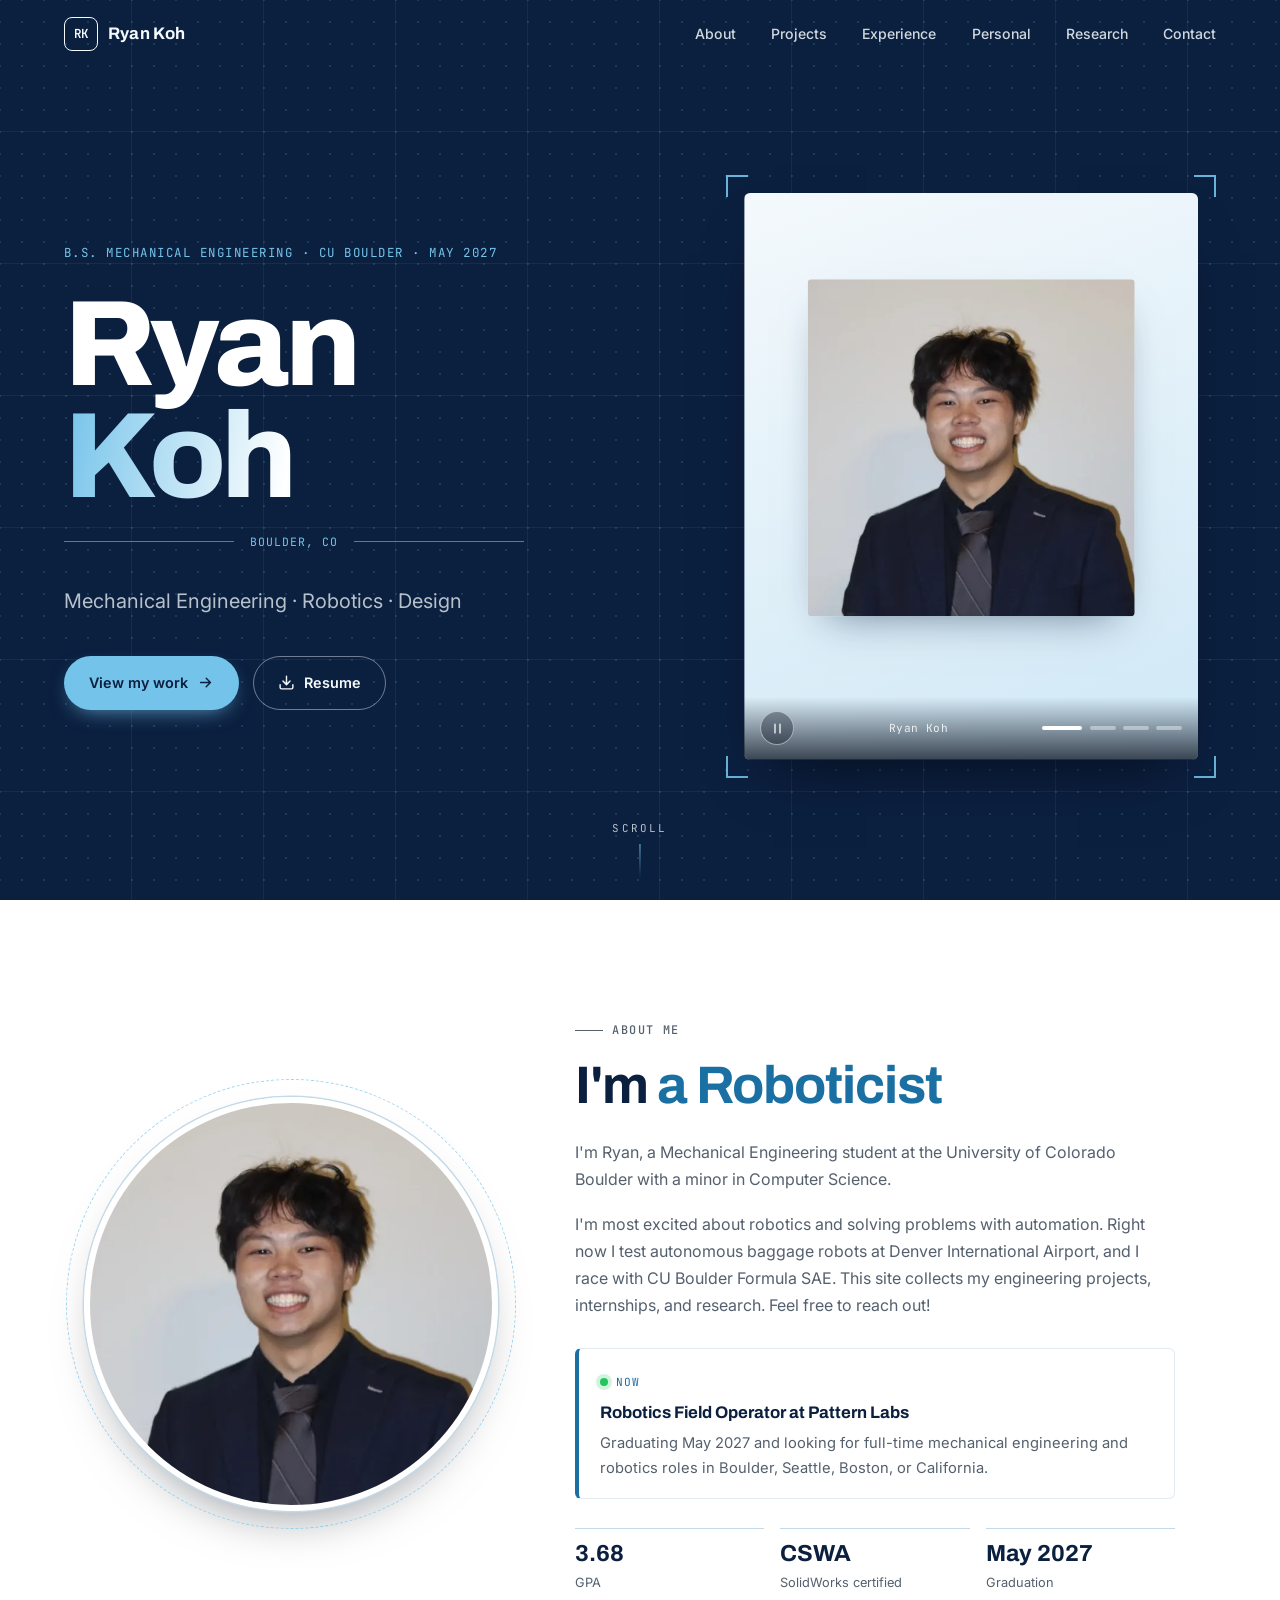
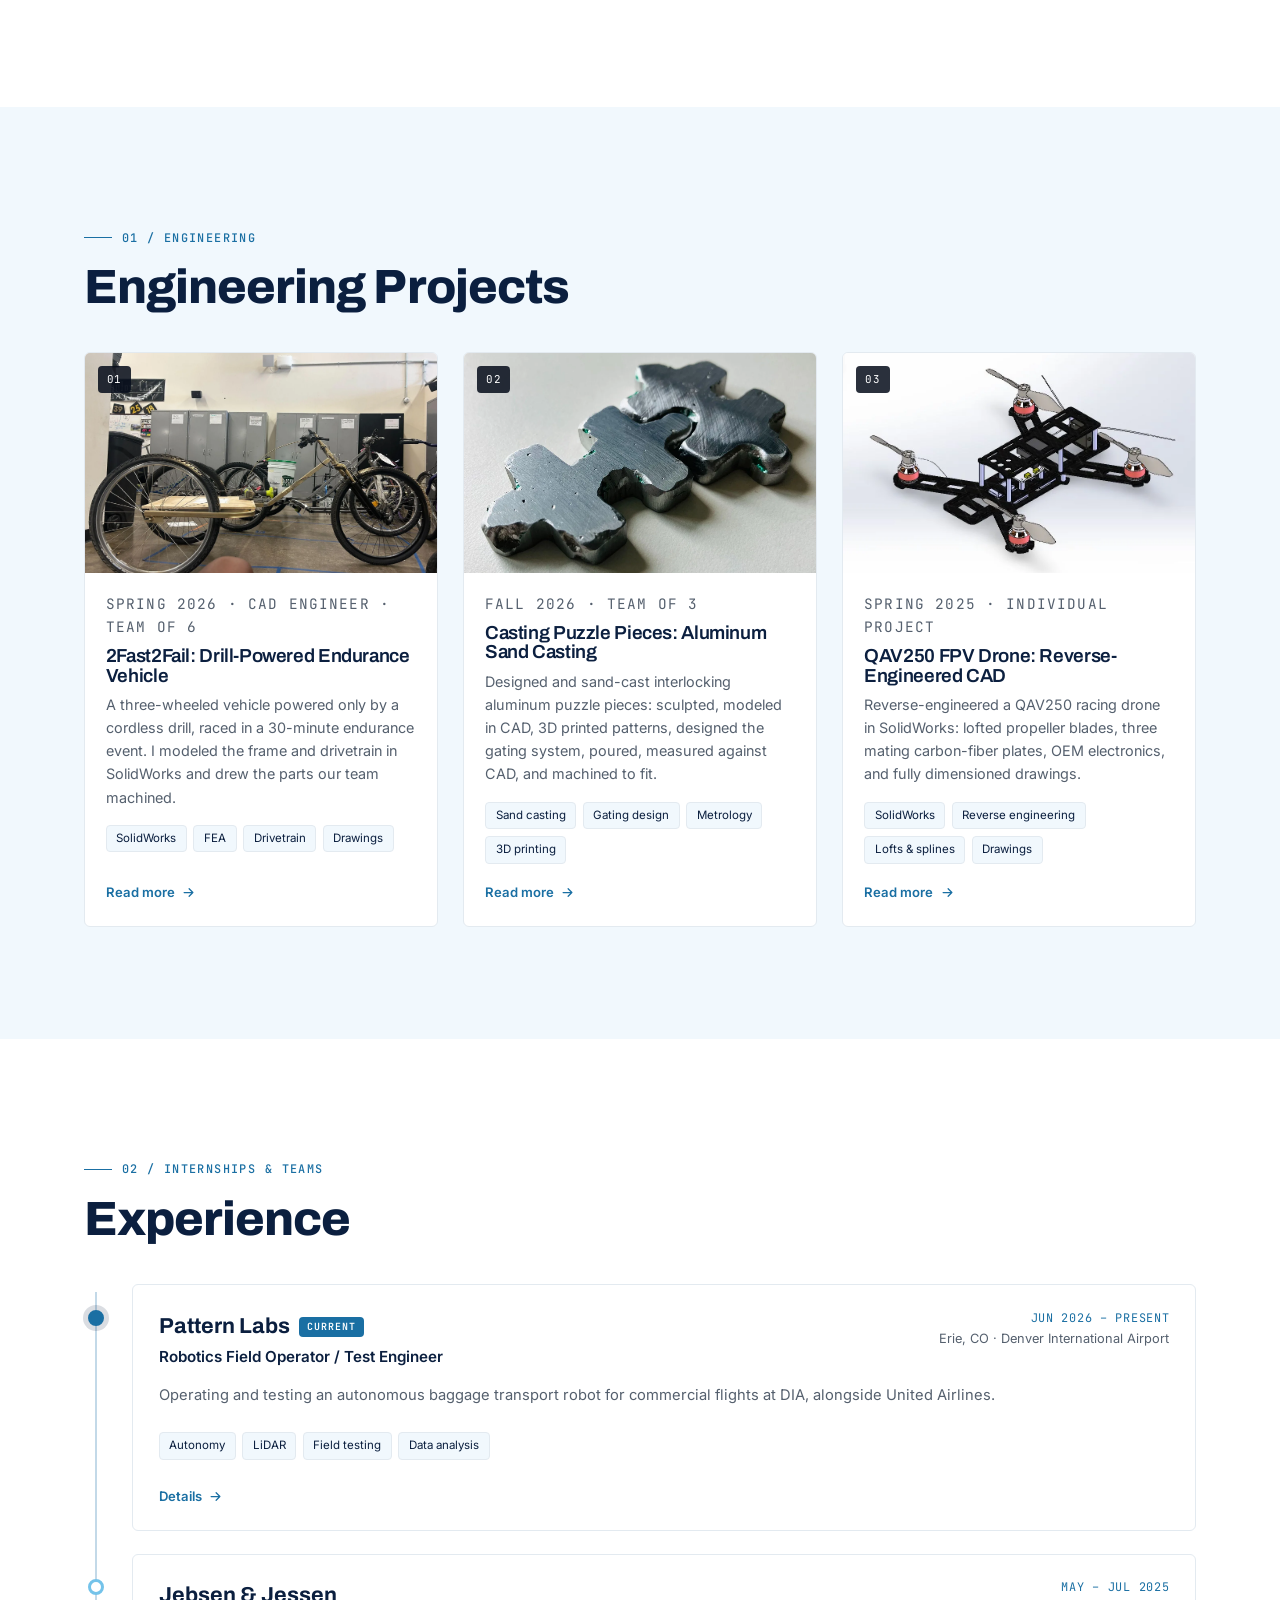
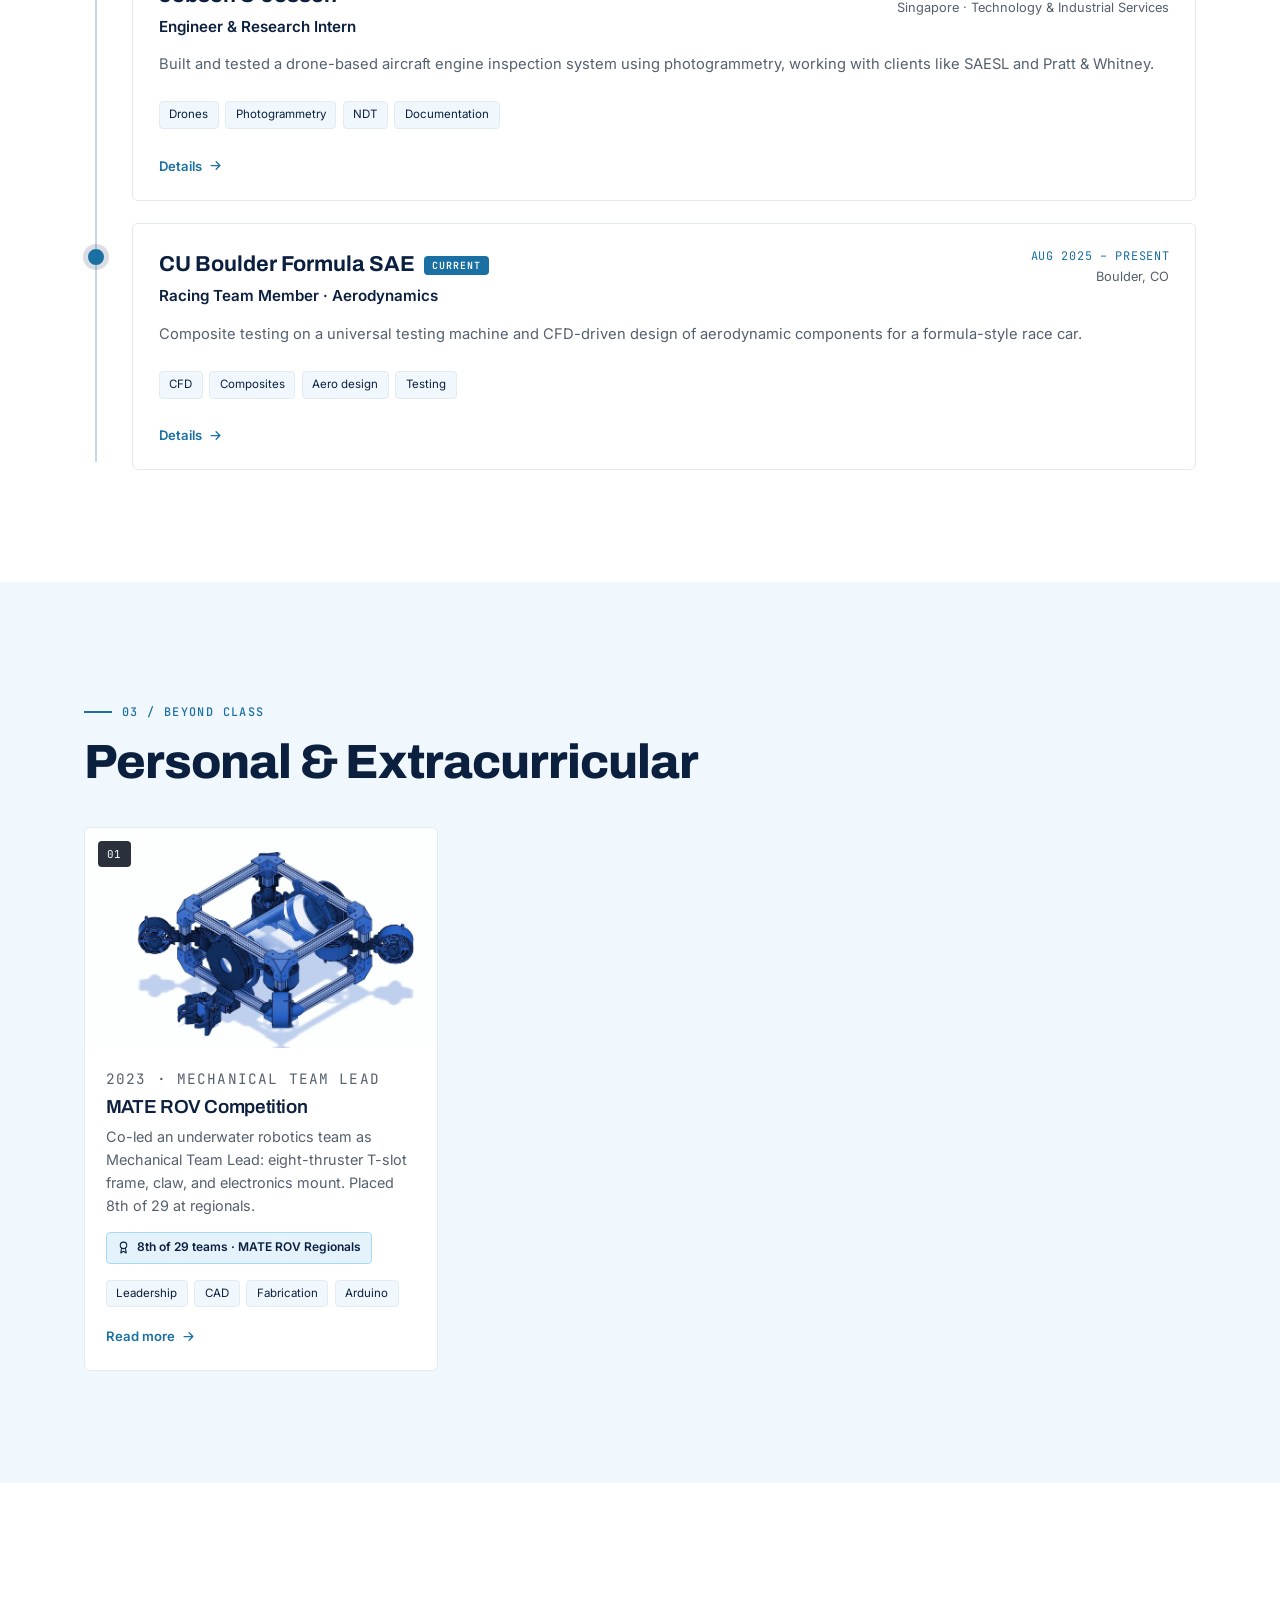
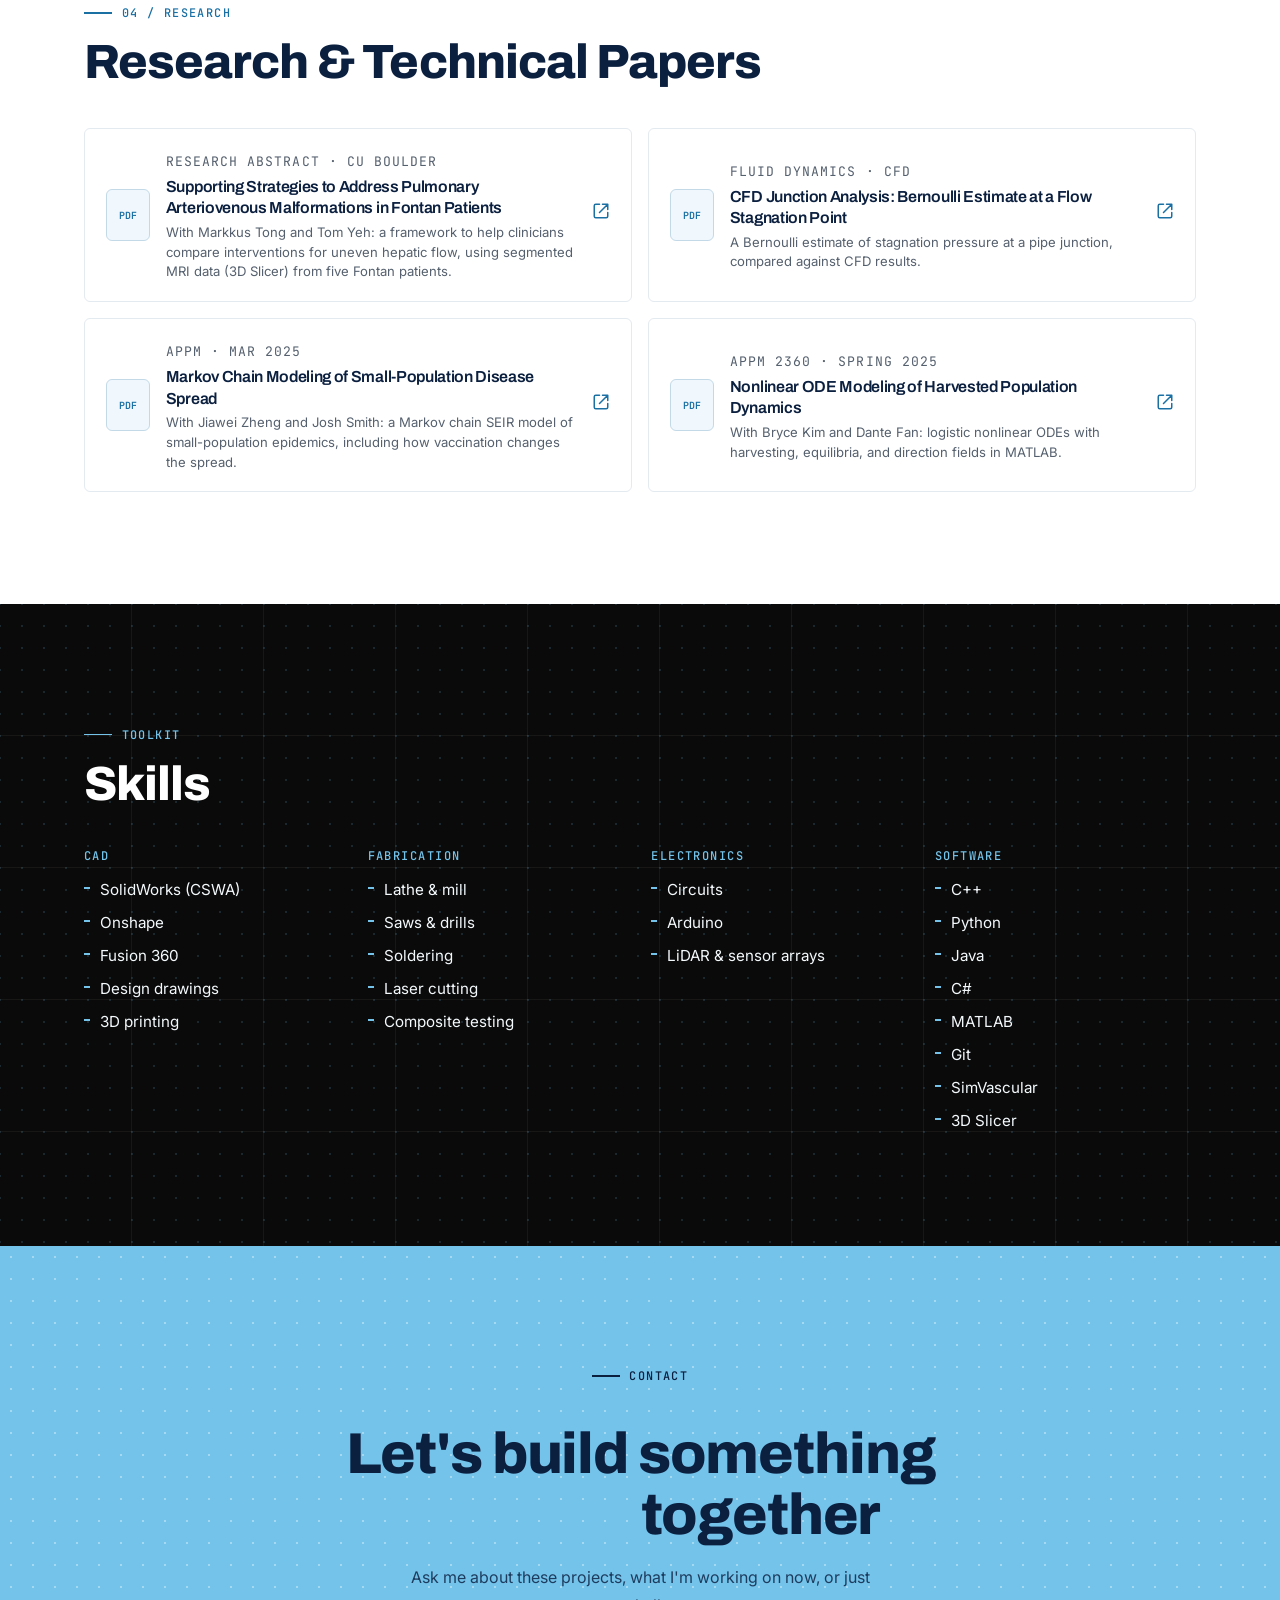
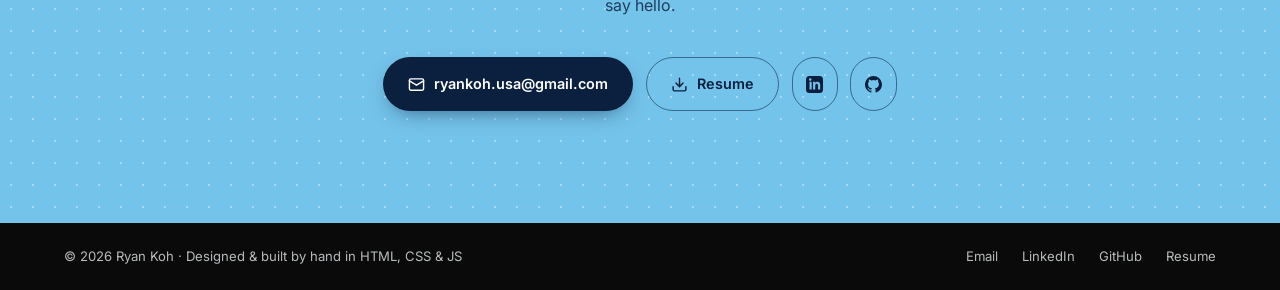
==== commit 23a1759a: "Restyle with white, navy, black, and Iced Vanilla Berry blue; shrink hero headshot Co-Authored-By: C" ====
--- a/index.html
+++ b/index.html
@@ -5,11 +5,11 @@
   <meta name="viewport" content="width=device-width, initial-scale=1">
   <title>Ryan Koh | Mechanical Engineering & Robotics</title>
   <meta name="description" content="Ryan Koh: mechanical engineering student at CU Boulder focused on robotics, CAD, and design. Projects, internships, and research.">
-  <meta name="theme-color" content="#0A0302">
+  <meta name="theme-color" content="#0B1F3F">
   <meta property="og:type" content="website">
   <meta property="og:title" content="Ryan Koh | Mechanical Engineering & Robotics">
   <meta property="og:description" content="Ryan Koh: mechanical engineering student at CU Boulder focused on robotics, CAD, and design. Projects, internships, and research.">
-  <meta property="og:image" content="https://butterx4.github.io/assets/img/og.jpg">
+  <meta property="og:image" content="https://butterx4.github.io/ryankoh-portfolio/assets/img/og.jpg">
   <meta name="twitter:card" content="summary_large_image">
   <link rel="icon" href="favicon.svg" type="image/svg+xml">
   <link rel="preconnect" href="https://fonts.googleapis.com">
--- a/css/style.css
+++ b/css/style.css
@@ -1,33 +1,33 @@
 /* ==========================================================================
    Ryan Koh: portfolio styles
-   Palette:
-     --raven   #0A0302   Raven Black: dark sections, headings
-     --powder  #B6DFF6   Powder Blue: accents on dark, light tints
-     --poppy   #E20A21   Poppy Red: primary accent, buttons, contact band
-   Change these variables to re-theme the whole site.
+   Palette (a nod to my drink of choice, Red Bull Iced Vanilla Berry):
+     --iced    #74C3EA   Iced blue: the can's blue. Buttons, highlights, contact band
+     --navy    #0B1F3F   Dark navy: hero, headings, links
+     --black   #0A0A0A   Black: body text, skills section, footer
+   Mostly white background. Change these variables to re-theme the whole site.
    ========================================================================== */
 
 :root {
-  --raven: #0A0302;
-  --powder: #B6DFF6;
-  --poppy: #E20A21;
+  --iced: #74C3EA;
+  --navy-brand: #0B1F3F;
+  --black: #0A0A0A;
 
   /* role names used below */
-  --ice: #EAF5FC;             /* tinted surfaces (light powder blue) */
-  --sky: var(--powder);       /* accent on dark backgrounds */
-  --blue: var(--poppy);       /* accent on light backgrounds */
-  --navy: #B5081A;            /* deeper red for small text accents */
-  --ink: var(--raven);        /* dark sections and heading text */
-  --deep: #000000;            /* footer */
+  --ice: #F1F8FD;             /* tinted surfaces (very light iced blue) */
+  --sky: var(--iced);         /* accent on dark backgrounds */
+  --blue: #1A6FA3;            /* accent on white: a deeper iced blue that stays readable */
+  --navy: var(--navy-brand);  /* small text accents */
+  --ink: var(--navy-brand);   /* dark sections and heading text */
+  --deep: var(--black);       /* footer */
 
   --bg: #FFFFFF;
   --bg-alt: var(--ice);
-  --text: #161011;
-  --muted: #5c5557;
-  --line: #e2e9ee;
-  --line-strong: #c4d7e4;
-  --on-dark: #F4F8FA;
-  --on-dark-muted: rgba(244, 248, 250, 0.72);
+  --text: #0A0A0A;
+  --muted: #55606e;
+  --line: #e3eaf0;
+  --line-strong: #c3d9e8;
+  --on-dark: #F4F9FC;
+  --on-dark-muted: rgba(244, 249, 252, 0.74);
 
   --font-head: "Archivo", system-ui, sans-serif;
   --font-body: "Inter", system-ui, sans-serif;
@@ -73,9 +73,9 @@
 
 /* ---------- drafting texture for dark sections (class kept as .blueprint) ---------- */
 .blueprint {
-  background-color: var(--raven);
+  background-color: var(--navy-brand);
   background-image:
-    radial-gradient(rgba(182, 223, 246, 0.16) 1.2px, transparent 1.3px),
+    radial-gradient(rgba(116, 195, 234, 0.16) 1.2px, transparent 1.3px),
     linear-gradient(rgba(253, 239, 214, 0.06) 1px, transparent 1px),
     linear-gradient(90deg, rgba(253, 239, 214, 0.06) 1px, transparent 1px);
   background-size: 22px 22px, 132px 132px, 132px 132px;
@@ -163,8 +163,8 @@
 }
 .btn:hover { transform: translateY(-2px); }
 .btn svg { width: 17px; height: 17px; flex: none; }
-.btn-primary { background: var(--poppy); color: #fff; box-shadow: 0 8px 22px -10px rgba(226, 10, 33, 0.8); }
-.btn-primary:hover { background: #c4081b; }
+.btn-primary { background: var(--iced); color: var(--navy-brand); box-shadow: 0 8px 22px -10px rgba(116, 195, 234, 0.9); }
+.btn-primary:hover { background: #8fd1f0; }
 .btn-ghost { border-color: rgba(234, 242, 248, 0.45); color: var(--on-dark); }
 .btn-ghost:hover { border-color: #fff; background: rgba(255, 255, 255, 0.08); }
 .btn-outline { border-color: var(--line-strong); color: var(--ink); background: #fff; }
@@ -190,7 +190,7 @@
 }
 .hero h1 .accent {
   display: inline-block;
-  background: linear-gradient(100deg, var(--poppy) 0%, #ff5c6c 45%, var(--poppy) 90%);
+  background: linear-gradient(100deg, var(--iced) 0%, #ffffff 45%, var(--iced) 90%);
   background-size: 220% 100%;
   -webkit-background-clip: text; background-clip: text; color: transparent;
   animation: sheen 7s ease-in-out infinite;
@@ -232,7 +232,7 @@
   position: absolute; left: 0; right: 0; bottom: 0; z-index: 5;
   display: flex; align-items: center; justify-content: space-between; gap: 1rem;
   padding: 0.9rem 1rem;
-  background: linear-gradient(transparent, rgba(10, 3, 2, 0.75));
+  background: linear-gradient(transparent, rgba(5, 12, 26, 0.75));
 }
 .dots { display: flex; gap: 0.45rem; }
 .dot {
@@ -242,7 +242,7 @@
 .dot.on { background: #fff; width: 40px; }
 .carousel-btn {
   width: 34px; height: 34px; border-radius: 50%; display: grid; place-items: center;
-  border: 1px solid rgba(255, 255, 255, 0.5); background: rgba(10, 3, 2, 0.35);
+  border: 1px solid rgba(255, 255, 255, 0.5); background: rgba(5, 12, 26, 0.35);
   color: #fff; cursor: pointer; transition: background 0.2s;
 }
 .carousel-btn:hover { background: rgba(255, 255, 255, 0.18); }
@@ -266,7 +266,7 @@
 .about-photo { position: relative; }
 .about-photo img {
   width: 100%; aspect-ratio: 1 / 1; object-fit: cover; object-position: 50% 25%;
-  border-radius: 50%; border: 6px solid #fff; box-shadow: 0 0 0 1.5px var(--line-strong), 0 24px 50px -24px rgba(10, 3, 2, 0.5);
+  border-radius: 50%; border: 6px solid #fff; box-shadow: 0 0 0 1.5px var(--line-strong), 0 24px 50px -24px rgba(5, 12, 26, 0.5);
 }
 .about-photo::before {
   content: ""; position: absolute; inset: -18px; border-radius: 50%;
@@ -323,14 +323,14 @@
   overflow: hidden; text-decoration: none; color: inherit;
   transition: transform 0.3s var(--ease), box-shadow 0.3s var(--ease), border-color 0.3s;
 }
-.card:hover { transform: translateY(-4px); border-color: var(--sky); box-shadow: 0 22px 40px -24px rgba(10, 3, 2, 0.45); }
+.card:hover { transform: translateY(-4px); border-color: var(--sky); box-shadow: 0 22px 40px -24px rgba(5, 12, 26, 0.45); }
 .card-img { position: relative; aspect-ratio: 16 / 10; overflow: hidden; background: var(--ice); }
 .card-img img { width: 100%; height: 100%; object-fit: cover; transition: transform 0.6s var(--ease); }
 .card:hover .card-img img { transform: scale(1.04); }
 .card-num {
   position: absolute; top: 0.8rem; left: 0.8rem; z-index: 1;
   font-family: var(--font-mono); font-size: 0.68rem; letter-spacing: 0.08em;
-  background: rgba(10, 3, 2, 0.85); color: #fff; padding: 0.25rem 0.55rem; border-radius: 4px;
+  background: rgba(5, 12, 26, 0.85); color: #fff; padding: 0.25rem 0.55rem; border-radius: 4px;
 }
 .card-body { padding: 1.2rem 1.3rem 1.4rem; display: flex; flex-direction: column; flex: 1; }
 .card-meta { font-family: var(--font-mono); font-size: 0.7rem; letter-spacing: 0.08em; text-transform: uppercase; color: var(--blue); margin-bottom: 0.45rem; }
@@ -341,7 +341,7 @@
 .award {
   display: inline-flex; align-items: center; gap: 0.4rem; align-self: flex-start;
   margin-top: 0.9rem; font-size: 0.75rem; font-weight: 600; color: var(--navy);
-  background: #fdeaec; border: 1px solid #f7b7be; padding: 0.3rem 0.65rem; border-radius: 4px;
+  background: #e4f3fb; border: 1px solid #a9daf1; padding: 0.3rem 0.65rem; border-radius: 4px;
 }
 .award svg { width: 13px; height: 13px; }
 .card-more {
@@ -364,13 +364,13 @@
   content: ""; position: absolute; left: 4px; top: 1.6rem; width: 16px; height: 16px; border-radius: 50%;
   background: #fff; border: 3px solid var(--sky);
 }
-.xp.current::before { border-color: var(--blue); background: var(--blue); box-shadow: 0 0 0 5px rgba(226, 10, 33, 0.15); }
+.xp.current::before { border-color: var(--blue); background: var(--blue); box-shadow: 0 0 0 5px rgba(11, 31, 63, 0.15); }
 .xp-card {
   display: grid; grid-template-columns: 1fr auto; gap: 0.5rem 2rem; align-items: start;
   background: #fff; border: 1px solid var(--line); border-radius: var(--radius); padding: 1.4rem 1.6rem;
   text-decoration: none; color: inherit; transition: border-color 0.3s, box-shadow 0.3s, transform 0.3s var(--ease);
 }
-.xp-card:hover { border-color: var(--sky); box-shadow: 0 18px 36px -24px rgba(10, 3, 2, 0.45); transform: translateX(4px); }
+.xp-card:hover { border-color: var(--sky); box-shadow: 0 18px 36px -24px rgba(5, 12, 26, 0.45); transform: translateX(4px); }
 .xp-company { font-family: var(--font-head); font-size: 1.35rem; font-weight: 700; color: var(--ink); }
 .xp-role { font-weight: 600; color: var(--navy); font-size: 0.95rem; }
 .xp-date { font-family: var(--font-mono); font-size: 0.74rem; color: var(--blue); letter-spacing: 0.06em; text-transform: uppercase; text-align: right; white-space: nowrap; }
@@ -430,8 +430,8 @@
 .detail-hero .sub { color: var(--on-dark-muted); font-size: 1.05rem; }
 .detail-meta { display: flex; flex-wrap: wrap; gap: 0.5rem 1.4rem; margin-top: 1.4rem; font-family: var(--font-mono); font-size: 0.76rem; color: var(--sky); letter-spacing: 0.04em; }
 .detail-meta span { display: inline-flex; gap: 0.4rem; align-items: center; }
-.detail-hero .tags .tag { background: rgba(255, 255, 255, 0.08); border-color: rgba(182, 223, 246, 0.4); color: var(--on-dark); }
-.detail-hero .award { background: rgba(182, 223, 246, 0.2); border-color: rgba(182, 223, 246, 0.5); color: #fff; }
+.detail-hero .tags .tag { background: rgba(255, 255, 255, 0.08); border-color: rgba(116, 195, 234, 0.4); color: var(--on-dark); }
+.detail-hero .award { background: rgba(116, 195, 234, 0.2); border-color: rgba(116, 195, 234, 0.5); color: #fff; }
 .detail-cover { position: relative; padding: 14px; }
 .detail-cover img { width: 100%; border-radius: var(--radius); aspect-ratio: 4 / 3; object-fit: cover; cursor: zoom-in; }
 
@@ -532,7 +532,7 @@
   .hamburger { display: block; }
   .nav-links {
     position: absolute; top: var(--nav-h); left: 0; right: 0; flex-direction: column; gap: 0;
-    background: var(--bg); color: var(--ink); box-shadow: 0 12px 24px -12px rgba(10, 3, 2, 0.35);
+    background: var(--bg); color: var(--ink); box-shadow: 0 12px 24px -12px rgba(5, 12, 26, 0.35);
     max-height: 0; overflow: hidden; transition: max-height 0.35s var(--ease);
   }
   .nav-links.open { max-height: 420px; }
@@ -573,20 +573,32 @@
   .reveal { opacity: 1; transform: none; }
 }
 
-/* contact band: bold Poppy Red so it reads apart from the black Skills section */
+/* contact band: the can's iced blue, with navy text */
 .contact-band {
-  background-color: var(--poppy);
-  background-image: radial-gradient(rgba(255, 255, 255, 0.14) 1.2px, transparent 1.3px);
+  background-color: var(--iced);
+  background-image: radial-gradient(rgba(255, 255, 255, 0.35) 1.2px, transparent 1.3px);
   background-size: 22px 22px;
-  color: #fff;
-}
-.contact-band .label { color: #fff; }
-.contact-band .rot-word { color: var(--raven); }
-.contact-band p { color: rgba(255, 255, 255, 0.88); }
-.contact-band .btn-primary { background: var(--raven); color: #fff; box-shadow: 0 8px 22px -10px rgba(0, 0, 0, 0.7); }
-.contact-band .btn-primary:hover { background: #2a1a1a; }
-.contact-band .btn-ghost { border-color: rgba(255, 255, 255, 0.7); color: #fff; }
-.contact-band .btn-ghost:hover { background: rgba(255, 255, 255, 0.12); border-color: #fff; }
+  color: var(--navy-brand);
+}
+.contact-band .label { color: var(--navy-brand); }
+.contact-band h2 { color: var(--navy-brand); }
+.contact-band .rot-word { color: var(--navy-brand); background: #fff; padding: 0 0.18em; border-radius: 6px; }
+.contact-band p { color: rgba(11, 31, 63, 0.82); }
+.contact-band .btn-primary { background: var(--navy-brand); color: #fff; box-shadow: 0 8px 22px -10px rgba(11, 31, 63, 0.7); }
+.contact-band .btn-primary:hover { background: #17325f; }
+.contact-band .btn-ghost { border-color: rgba(11, 31, 63, 0.55); color: var(--navy-brand); }
+.contact-band .btn-ghost:hover { background: rgba(255, 255, 255, 0.3); border-color: var(--navy-brand); }
+
+/* skills band is black (hero is navy) */
+#skills.blueprint { background-color: var(--black); }
+
+/* hero photos with `scale` set: the whole photo sits smaller in the frame on a soft iced-blue backdrop */
+.slide.framed { background: linear-gradient(160deg, #F4F9FC 0%, #CFE8F6 100%); }
+.slide img.slide-fg {
+  position: absolute; left: 50%; top: 45%; transform: translate(-50%, -50%);
+  height: auto; max-height: 80%; object-fit: contain; border-radius: 4px;
+  box-shadow: 0 18px 40px -20px rgba(11, 31, 63, 0.55);
+}
 
 /* inline icons default to text size */
 svg { width: 1em; height: 1em; flex: none; }
